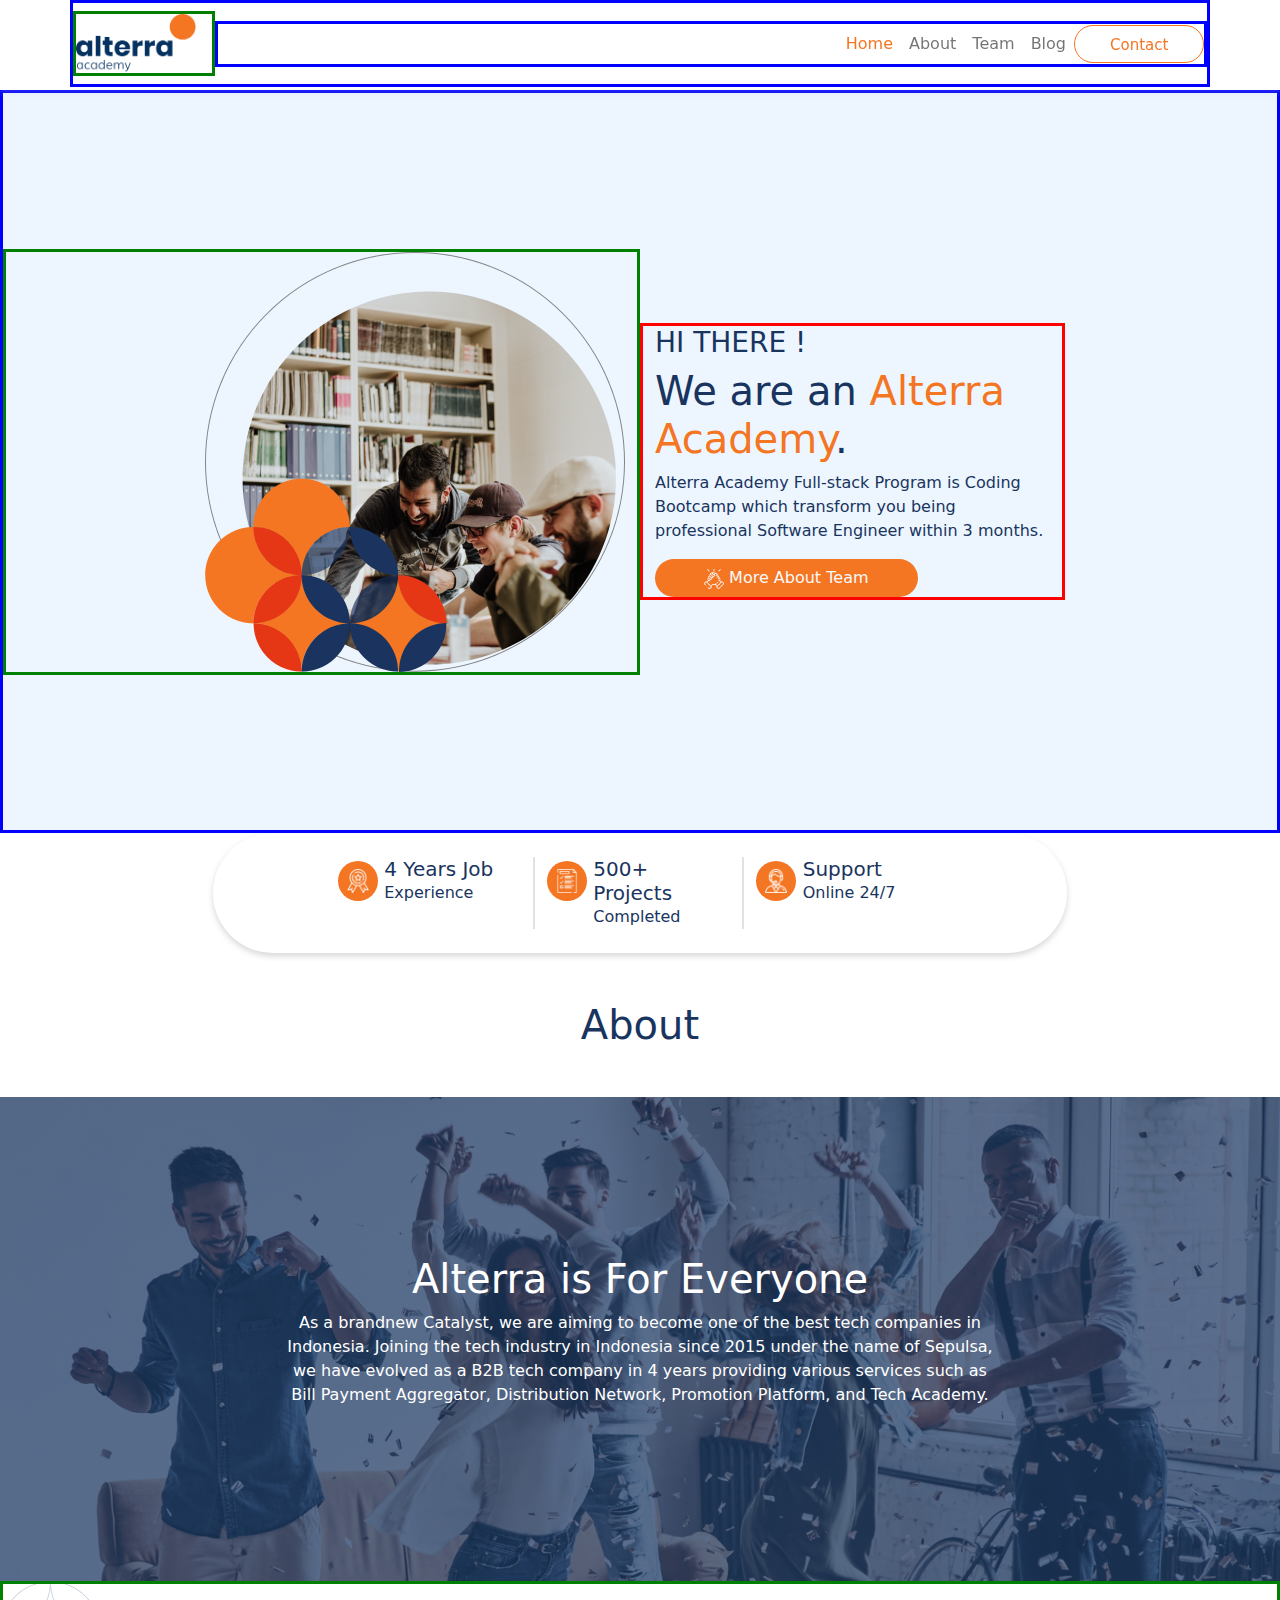
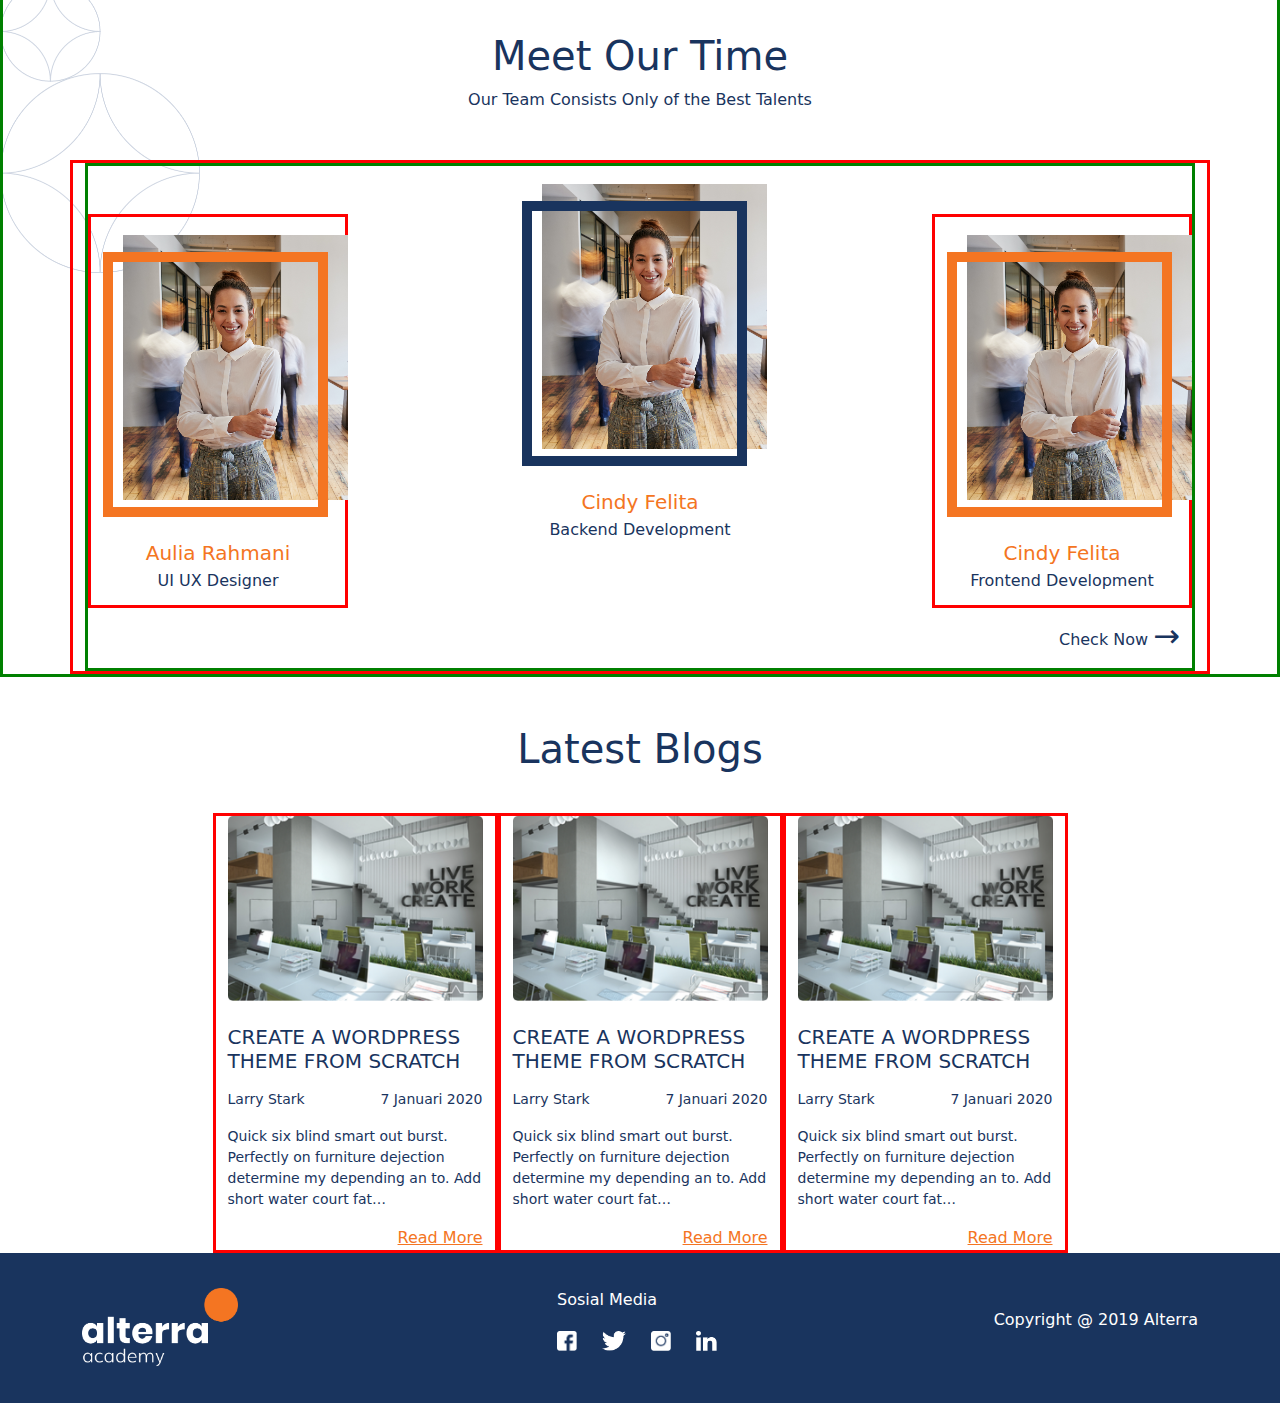
==== index.html @ bc345366 "menambahkan footer" ====
<!DOCTYPE html>
<html lang="en">
  <head>
    <meta charset="UTF-8" />
    <meta http-equiv="X-UA-Compatible" content="IE=edge" />
    <meta name="viewport" content="width=device-width, initial-scale=1.0" />
    <link rel="stylesheet" href="css/homeStyle.css" />
    <link rel="stylesheet" href="css/bootstrap.min.css" />
    <title>Home</title>
  </head>
  <body>
    <!-- awal header dan nav -->
    <header class="fixed-top" style="background-color: #ffffff">
      <nav class="container navbar navbar-expand-lg bb">
        <div class="bh">
          <a class="navbar-brand" href="#">
            <img src="img/logo-ALTA@2x.png" alt="Logo Alterra" height="59.47px" />
          </a>
        </div>

        <button class="navbar-toggler" type="button" data-bs-toggle="collapse" data-bs-target="#navbarNav" aria-controls="navbarNav" aria-expanded="false" aria-label="Toggle navigation">
          <span class="navbar-toggler-icon"></span>
        </button>

        <div class="collapse navbar-collapse col-9 bb" id="navbarNav">
          <ul class="navbar-nav ms-auto">
            <li class="nav-item">
              <a class="nav-link font-orangeAlterra" aria-current="page" href="#">Home</a>
            </li>
            <li class="nav-item">
              <a class="nav-link" href="#">About</a>
            </li>
            <li class="nav-item">
              <a class="nav-link" href="#">Team</a>
            </li>
            <li class="nav-item">
              <a class="nav-link" href="#" tabindex="-1" aria-disabled="true">Blog</a>
            </li>
          </ul>
          <div class="container-button-contact">
            <a class="button-contact font-orangeAlterra" href="contact.html">Contact</a>
          </div>
        </div>
      </nav>
    </header>
    <!-- akhir header dan nav -->

    <!-- awal main -->
    <main>
      <!-- awal jumbotron -->
      <section id="jumbotron" class="container-fluid">
        <div class="big-jumbotron row text align-items-center bb">
          <div class="col-xl-6 text-end bh">
            <img src="img/Group 16136@2x@2x.png" height="420px" alt="Gambar Group" />
          </div>
          <!-- col-lg-9 col-md-10 col-sm-11 col-12 -->
          <div class="col-xl-4 bm">
            <h3 class="fs-3 font-navyAlterra">HI THERE !</h3>
            <h2 class="fs-1 font-navyAlterra">We are an <span class="font-orangeAlterra">Alterra Academy</span>.</h2>
            <p class="fs-6 font-navyAlterra">Alterra Academy Full-stack Program is Coding Bootcamp which transform you being professional Software Engineer within 3 months.</p>
            <a href="#" class="btn rounded-pill bg-orangeAlterra stretched-link fs-6 px-5 text-light"><img src="img/sport-team.png" height="20px" alt="sport team" /> More About Team</a>
          </div>
        </div>
        <div class="row">
          <div class="small-jumbotron container-xl justify-content-center col-xl-8 rounded-pill">
            <div class="row p-4 justify-content-center">
              <div class="col-4 border-end border-2" style="max-width: 209px">
                <div class="row g-0">
                  <div class="col-md-3 pt-1">
                    <div class="bg-orangeAlterra rounded-circle" style="height: 40px; width: 40px">
                      <img class="justify-items-center align-items-center p-2 img-fluid" height="25px" src="img/reward.png" alt="Reward" />
                    </div>
                  </div>
                  <div class="col-md-9">
                    <div class="font-navyAlterra">
                      <h5 class="card-title">4 Years Job</h5>
                      <p class="card-text">Experience</p>
                    </div>
                  </div>
                </div>
              </div>
              <div class="col-4 border-end border-2" style="max-width: 209px">
                <div class="row g-0">
                  <div class="col-md-3 pt-1">
                    <div class="bg-orangeAlterra rounded-circle" style="height: 40px; width: 40px">
                      <img class="justify-items-center align-items-center p-2 img-fluid" height="25px" src="img/project.png" alt="Project" />
                    </div>
                  </div>
                  <div class="col-md-9">
                    <div class="font-navyAlterra">
                      <h5 class="card-title">500+ Projects</h5>
                      <p class="card-text">Completed</p>
                    </div>
                  </div>
                </div>
              </div>
              <div class="col-4" style="max-width: 209px">
                <div class="row g-0">
                  <div class="col-md-3 pt-1">
                    <div class="bg-orangeAlterra rounded-circle" style="height: 40px; width: 40px">
                      <img class="justify-items-center align-items-center p-2 img-fluid" height="25px" src="img/support.png" alt="Support" />
                    </div>
                  </div>
                  <div class="col-md-9">
                    <div class="font-navyAlterra">
                      <h5 class="card-title">Support</h5>
                      <p class="card-text">Online 24/7</p>
                    </div>
                  </div>
                </div>
              </div>
            </div>
          </div>
        </div>
      </section>

      <!-- akhir jumbotron -->

      <!-- awal about -->
      <section id="about">
        <h2 class="fs-1 my-5 text-center font-navyAlterra">About</h2>
        <div class="d-flex align-items-center mx-auto container-fluid main-about" style="height: 484px">
          <div class="row d-flex justify-content-center">
            <div class="col-xl-7 col-lg-9 col-md-10 col-sm-11 col-12">
              <h2 class="fs-1 text-center text-white">Alterra is For Everyone</h2>
              <p class="fs-6 text-center text-white">
                As a brandnew Catalyst, we are aiming to become one of the best tech companies in Indonesia. Joining the tech industry in Indonesia since 2015 under the name of Sepulsa, we have evolved as a B2B tech company in 4 years
                providing various services such as Bill Payment Aggregator, Distribution Network, Promotion Platform, and Tech Academy.
              </p>
            </div>
          </div>
        </div>
      </section>
      <!-- akhir about -->

      <!-- awal meet-our-team -->
      <section id="meet-our-team">
        <div class="bh">
          <h2 class="fs-1 mt-5 text-center font-navyAlterra">Meet Our Time</h2>
          <p class="mb-5 text-center font-navyAlterra">Our Team Consists Only of the Best Talents</p>
          <div class="d-flex justify-content-center container bm">
            <div class="bh col-xl-12 col-lg-10 col-md-9 col-sm-11 col-10 d-flex justify-content-xl-between row justify-content-md-around justify-content-sm-around">
              <div style="width: 260px" class="mt-5 bm">
                <div class="background-frame d-flex align-items-end">
                  <div class="frame"></div>
                </div>
                <h5 class="text-center mt-4 font-orangeAlterra">Aulia Rahmani</h5>
                <p class="text-center lh-1 font-navyAlterra">UI UX Designer</p>
              </div>

              <div style="width: 260px" class="">
                <div class="background-frame d-flex align-items-end">
                  <div class="frame-navy"></div>
                </div>
                <h5 class="text-center mt-4 font-orangeAlterra">Cindy Felita</h5>
                <p class="text-center lh-1 font-navyAlterra">Backend Development</p>
              </div>

              <div style="width: 260px" class="mt-5 bm">
                <div class="background-frame d-flex align-items-end">
                  <div class="frame"></div>
                </div>
                <h5 class="text-center mt-4 font-orangeAlterra">Cindy Felita</h5>
                <p class="text-center lh-1 font-navyAlterra">Frontend Development</p>
              </div>

              <a href="#" class="text-end mt-1 font-navyAlterra" style="text-decoration: none">Check Now <span class="fs-2">&rarr;</span></a>
            </div>
          </div>
        </div>
      </section>
      <!-- akhir meet our time-->

      <!-- awal latest blogs -->
      <section id="latest-blogs">
        <h2 class="fs-1 mt-5 mb-3 text-center font-navyAlterra">Latest Blogs</h2>

        <div class="d-flex justify-content-center">
          <div class="col-xl-9 col-lg-11 col-md-9 col-sm-8 col-12 d-flex justify-content-center row">
            <div style="width: 285px" class="mt-4 col-4 bm">
              <img src="img/img_article.jpg" class="card-img-top" alt="Image Article" />
              <div class="text-start font-navyAlterra">
                <h5 style="width: 250px" class="mt-4 mb-3 card-title justify-content-start">CREATE A WORDPRESS THEME FROM SCRATCH</h5>
                <div class="d-flex justify-content-between" style="font-size: 14px">
                  <p class="card-link">Larry Stark</p>
                  <p class="card-link">7 Januari 2020</p>
                </div>
                <p style="font-size: 14px; width: 270px">Quick six blind smart out burst. Perfectly on furniture dejection determine my depending an to. Add short water court fat…</p>
              </div>
              <div class="d-flex justify-content-end">
                <a href="#" class="font-orangeAlterra">Read More</a>
              </div>
            </div>

            <div style="width: 285px" class="mt-4 col-4 bm">
              <img src="img/img_article.jpg" class="card-img-top" alt="Image Article" />
              <div class="text-start font-navyAlterra">
                <h5 style="width: 250px" class="mt-4 mb-3 card-title justify-content-start">CREATE A WORDPRESS THEME FROM SCRATCH</h5>
                <div class="d-flex justify-content-between" style="font-size: 14px">
                  <p class="card-link">Larry Stark</p>
                  <p class="card-link">7 Januari 2020</p>
                </div>
                <p style="font-size: 14px; width: 270px">Quick six blind smart out burst. Perfectly on furniture dejection determine my depending an to. Add short water court fat…</p>
              </div>
              <div class="d-flex justify-content-end">
                <a href="#" class="font-orangeAlterra">Read More</a>
              </div>
            </div>

            <div style="width: 285px" class="mt-4 col-4 bm">
              <img src="img/img_article.jpg" class="card-img-top" alt="Image Article" />
              <div class="text-start font-navyAlterra">
                <h5 style="width: 250px" class="mt-4 mb-3 card-title justify-content-start">CREATE A WORDPRESS THEME FROM SCRATCH</h5>
                <div class="d-flex justify-content-between" style="font-size: 14px">
                  <p class="card-link">Larry Stark</p>
                  <p class="card-link">7 Januari 2020</p>
                </div>
                <p style="font-size: 14px; width: 270px">Quick six blind smart out burst. Perfectly on furniture dejection determine my depending an to. Add short water court fat…</p>
              </div>
              <div class="d-flex justify-content-end">
                <a href="#" class="font-orangeAlterra">Read More</a>
              </div>
            </div>
          </div>
        </div>
      </section>
      <!-- akhir latest blogs -->
    </main>
    <!-- akhir main -->

    <!-- awal footer -->
    <footer>
      <div class="container-fluid">
        <div class="container">
          <div class="row">
            <div class="col-sm-5">
              <a href=""><img src="img/logo-ALTA-v2@2x.png" alt="" height="80px" /></a>
            </div>
            <div class="col-sm-4" id="sosmed">
              <p>Sosial Media</p>
              <a href=""><img src="img/ic_fb.png" alt="" height="20px" /></a>
              <a href=""><img src="img/ic_twitter.png" alt="" height="20px" /></a>
              <a href=""><img src="img/ic_ig.png" alt="" height="20px" /></a>
              <a href=""><img src="img/ic_linkedin.png" alt="" height="20px" /></a>
            </div>
            <div class="col-sm-3" id="copy">
              <p>Copyright @ 2019 Alterra</p>
            </div>
          </div>
        </div>
      </div>
    </footer>
    <!-- akhir footer -->
    <script src="js/bootstrap.min.js"></script>
  </body>
</html>
---- css/homeStyle.css ----
/* tools color --------------------------*/
.bg-orangeAlterra {
  background-color: #f47522 !important;
}

.bg-navyAlterra {
  background-color: #19345e !important;
}

.font-orangeAlterra {
  color: #f47522 !important;
}

.font-navyAlterra {
  color: #19345e !important;
}
/* tools color --------------------------*/

/* awal header ============================*/
header {
  height: 90px;
  box-shadow: 0px 3px 6px #c1c3c736;
}

header nav a {
  font-size: 15px;
}

.container-button-contact {
  border: 1px solid #f47522;
  width: 130px;
  height: 38px;
  border-radius: 50px;
}

.button-contact {
  text-decoration: none;
  line-height: 38px;
  margin-left: 35px;
}
/* akhir header -------------------------*/

/* awal main================================*/

/* awal jumbotron============================ */
#jumbotron .big-jumbotron {
  height: 743px;
  margin-top: 90px;
  background-color: #edf6ff;
}

#jumbotron .small-jumbotron {
  box-shadow: 0px 3px 6px #00000029;
}
/* akhir jumbotron--------------------------- */

/*awal about ============================ */
#about .main-about {
  /* background-color: ; */
  background: linear-gradient(rgba(25, 52, 94, 0.7), rgba(25, 52, 94, 0.7)), url(../img/bg-people@2x.png);
  background-size: cover;
  background-position: center;
}
/* akhir about ------------------------------ */

/* awal meet our team========================= */
#meet-our-team {
  background-image: url(../img/ornament_batik2.png);
  background-repeat: no-repeat;
}

.background-frame {
  background-image: url(../img/shutterstock_796346011@2x2.png);
  background-repeat: no-repeat;
  background-position: 20px, -20px;
  height: 300px;
  width: 260px;
}

.frame {
  height: 265px;
  width: 225px;
  border: 10px solid #f47522;
}

.frame-navy {
  height: 265px;
  width: 225px;
  border: 10px solid #19345e;
}

#meet-our-team a span {
  display: inline-block;
  vertical-align: middle;
  padding-bottom: 8px;
}

/* akhir meet our team -----------------------------*/

footer {
  height: 100px;
}

.bm {
  border: solid red;
}

.bb {
  border: solid blue;
}
.bh {
  border: solid green;
}

/* akhir main-------------------------------- */

/* awal footer ========================= */
footer .container-fluid {
  height: 150px;
  background-color: rgb(25, 52, 94);
  color: white;
  display: grid;
  align-content: center;
}

#copy {
  display: grid;
  justify-content: right;
  align-items: center;
}

#sosmed img {
  margin-right: 20px;
}
/* akhir footer --------------------------- */
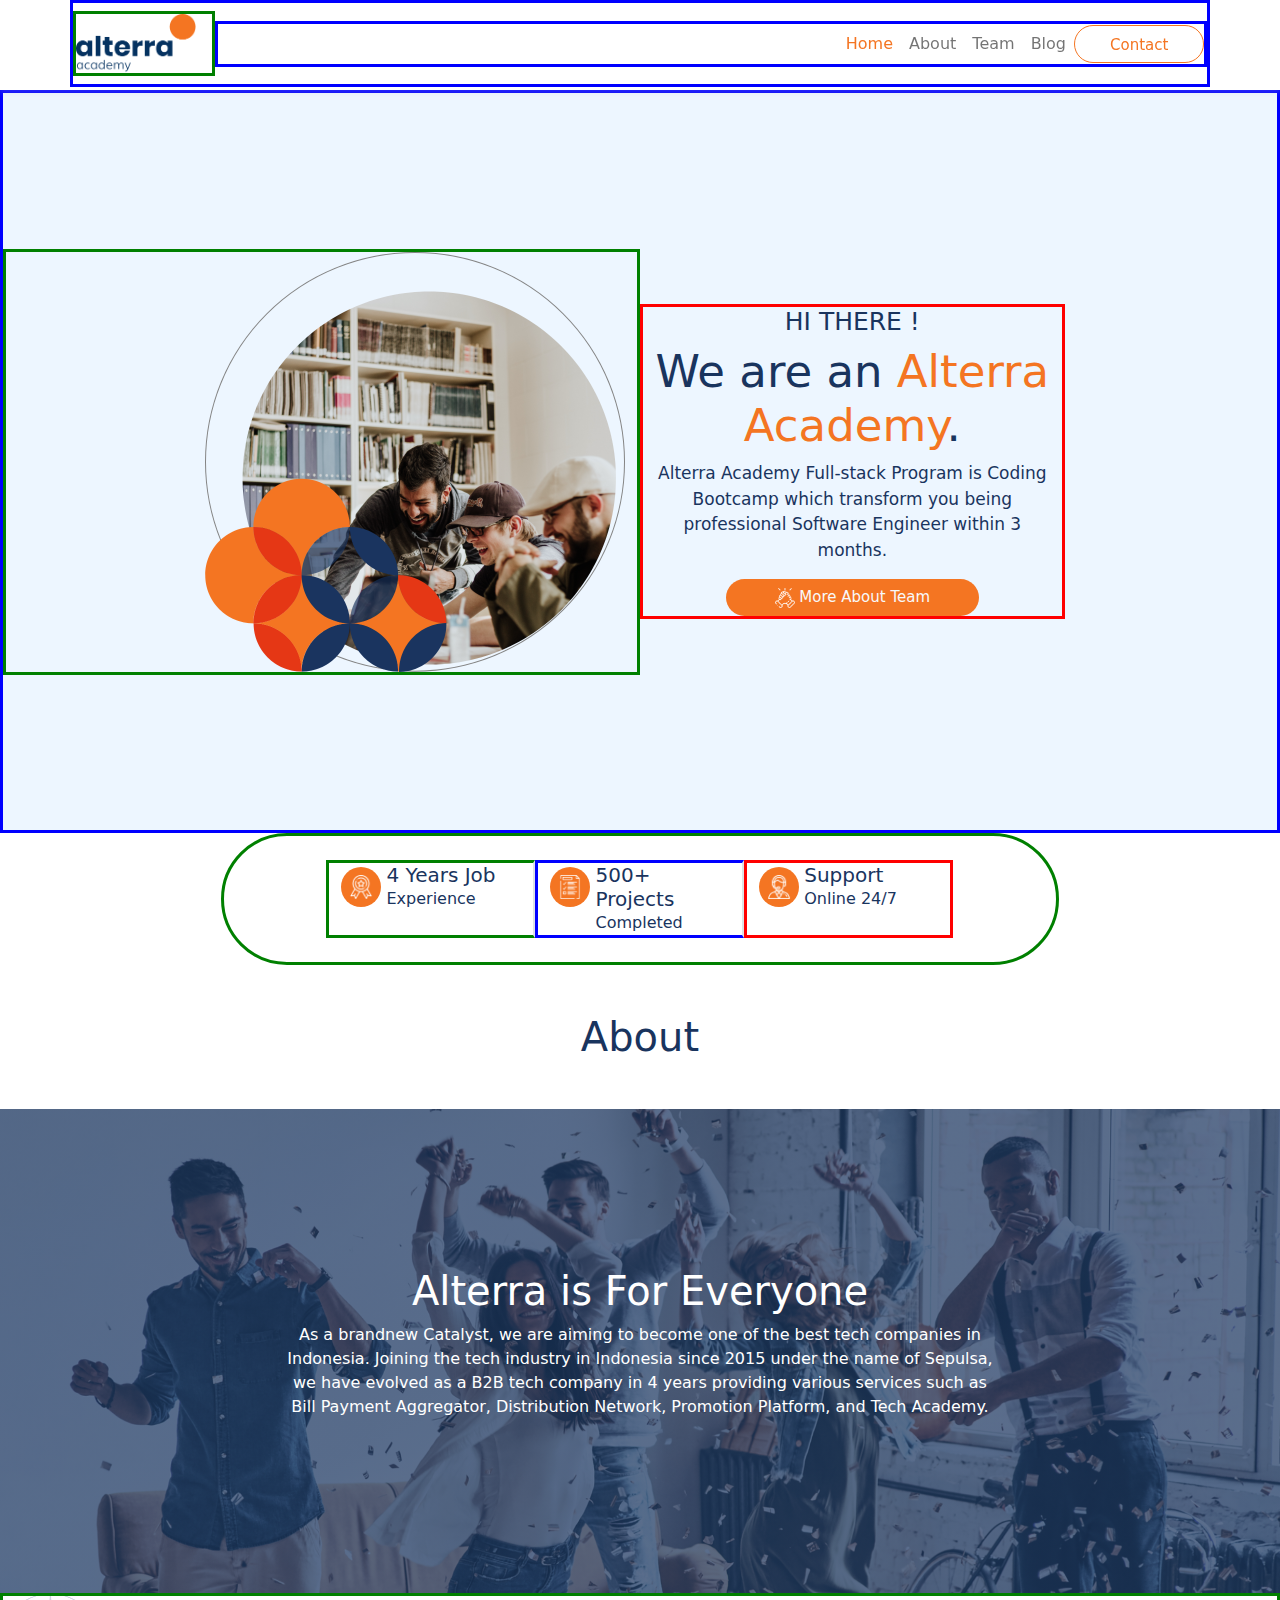
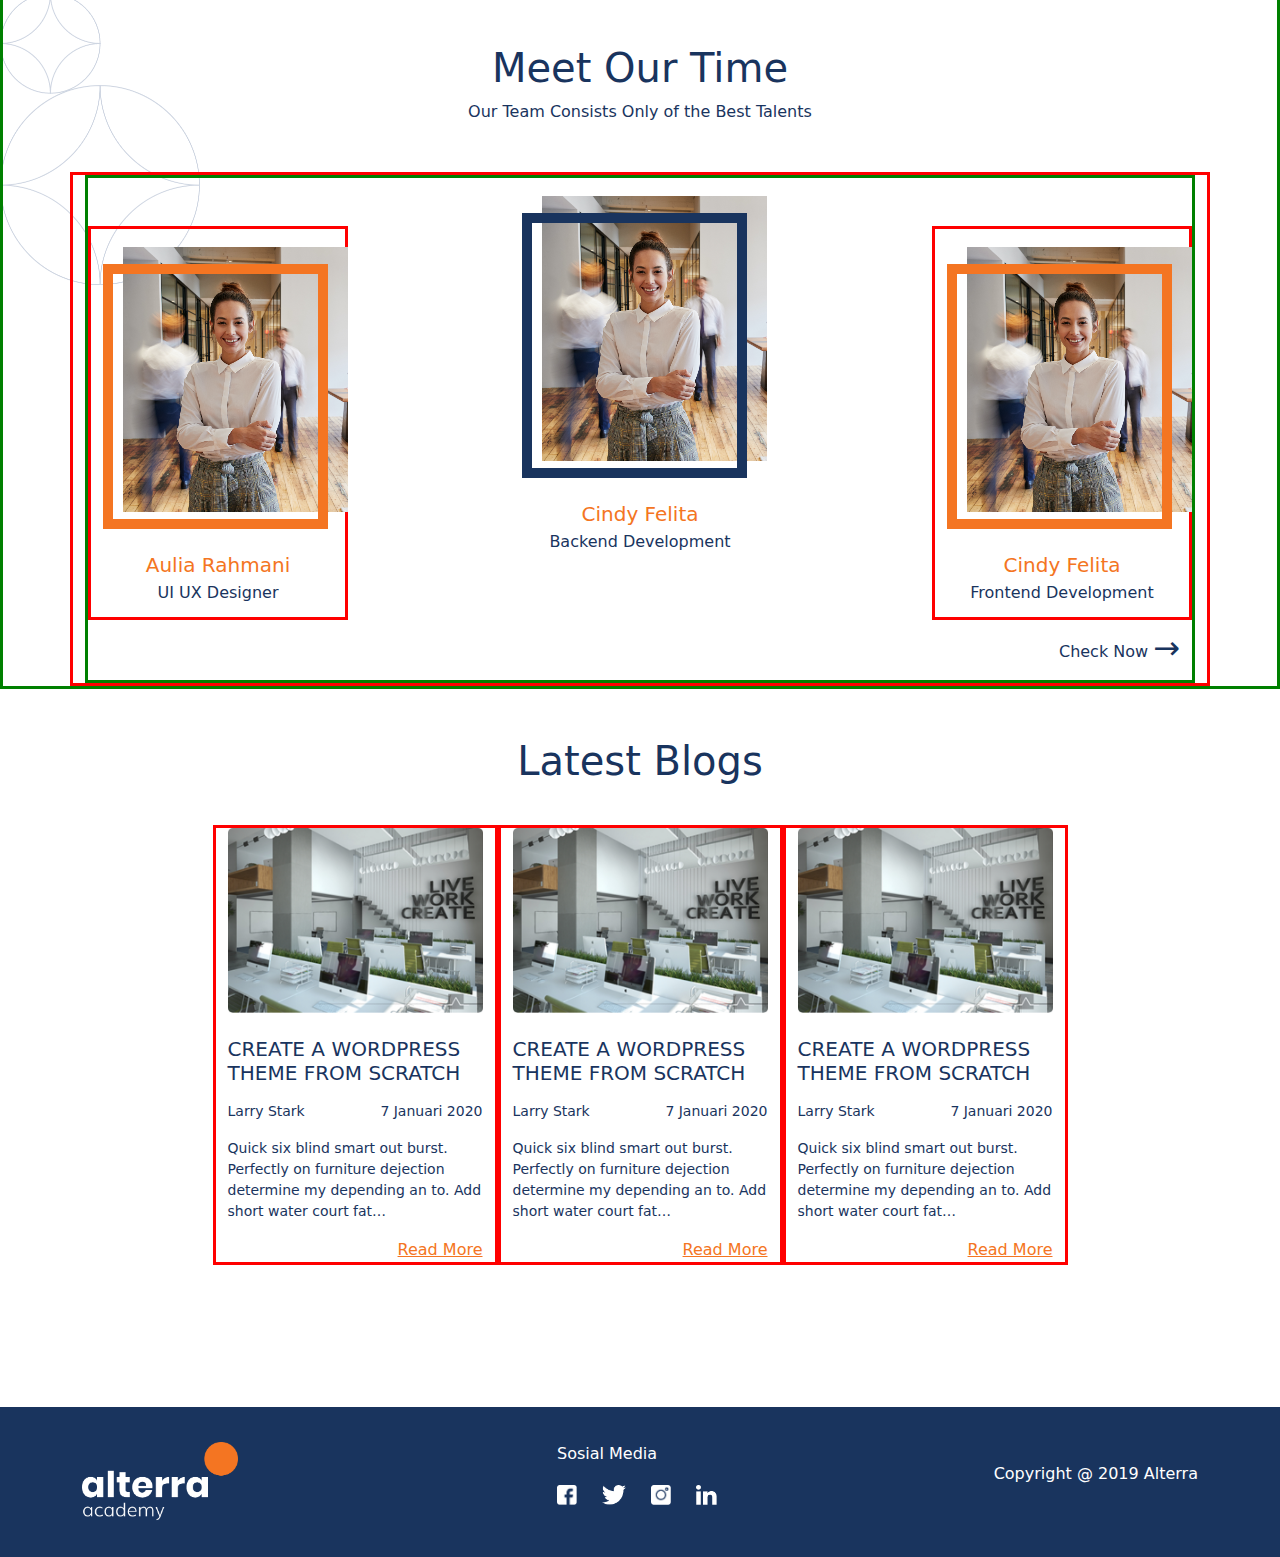
==== commit 6fc34b34: "update tampilan responsive jumbotron" ====
--- a/index.html
+++ b/index.html
@@ -50,21 +50,21 @@
       <!-- awal jumbotron -->
       <section id="jumbotron" class="container-fluid">
         <div class="big-jumbotron row text align-items-center bb">
-          <div class="col-xl-6 text-end bh">
+          <div class="col-xl-6 col-lg-6 col-md-12 col-sm-12 text-sm-center text-md-center text-lg-end bh">
             <img src="img/Group 16136@2x@2x.png" height="420px" alt="Gambar Group" />
           </div>
-          <!-- col-lg-9 col-md-10 col-sm-11 col-12 -->
-          <div class="col-xl-4 bm">
-            <h3 class="fs-3 font-navyAlterra">HI THERE !</h3>
-            <h2 class="fs-1 font-navyAlterra">We are an <span class="font-orangeAlterra">Alterra Academy</span>.</h2>
-            <p class="fs-6 font-navyAlterra">Alterra Academy Full-stack Program is Coding Bootcamp which transform you being professional Software Engineer within 3 months.</p>
-            <a href="#" class="btn rounded-pill bg-orangeAlterra stretched-link fs-6 px-5 text-light"><img src="img/sport-team.png" height="20px" alt="sport team" /> More About Team</a>
-          </div>
-        </div>
-        <div class="row">
-          <div class="small-jumbotron container-xl justify-content-center col-xl-8 rounded-pill">
+          <div class="col-xl-4 col-lg-5 col-md-12 text-md-center bm">
+            <h3 class="font-navyAlterra">HI THERE !</h3>
+            <h2 class="font-navyAlterra">We are an <span class="font-orangeAlterra">Alterra Academy</span>.</h2>
+            <p class="font-navyAlterra px-md-5 px-lg-0">Alterra Academy Full-stack Program is Coding Bootcamp which transform you being professional Software Engineer within 3 months.</p>
+            <a href="#" class="btn rounded-pill bg-orangeAlterra stretched-link px-5 text-light"><img src="img/sport-team.png" height="20px" alt="sport team" /> More About Team</a>
+          </div>
+        </div>
+
+        <div>
+          <div class="small-jumbotron container-xl justify-content-center col-xl-8 rounded-pill bh">
             <div class="row p-4 justify-content-center">
-              <div class="col-4 border-end border-2" style="max-width: 209px">
+              <div class="col-4 bh border-end border-2" style="max-width: 209px">
                 <div class="row g-0">
                   <div class="col-md-3 pt-1">
                     <div class="bg-orangeAlterra rounded-circle" style="height: 40px; width: 40px">
@@ -79,7 +79,7 @@
                   </div>
                 </div>
               </div>
-              <div class="col-4 border-end border-2" style="max-width: 209px">
+              <div class="col-4 border-end border-2 bb" style="max-width: 209px">
                 <div class="row g-0">
                   <div class="col-md-3 pt-1">
                     <div class="bg-orangeAlterra rounded-circle" style="height: 40px; width: 40px">
@@ -94,7 +94,7 @@
                   </div>
                 </div>
               </div>
-              <div class="col-4" style="max-width: 209px">
+              <div class="col-4 bm" style="max-width: 209px">
                 <div class="row g-0">
                   <div class="col-md-3 pt-1">
                     <div class="bg-orangeAlterra rounded-circle" style="height: 40px; width: 40px">
@@ -172,7 +172,7 @@
       <!-- akhir meet our time-->
 
       <!-- awal latest blogs -->
-      <section id="latest-blogs">
+      <section id="latest-blogs" style="margin-bottom: 142px">
         <h2 class="fs-1 mt-5 mb-3 text-center font-navyAlterra">Latest Blogs</h2>
 
         <div class="d-flex justify-content-center">
--- a/css/homeStyle.css
+++ b/css/homeStyle.css
@@ -49,7 +49,22 @@
   background-color: #edf6ff;
 }
 
-#jumbotron .small-jumbotron {
+#jumbotron .big-jumbotron h3 {
+  font-size: 25px;
+}
+
+#jumbotron .big-jumbotron h2 {
+  font-size: 45px;
+}
+
+#jumbotron .big-jumbotron p {
+  font-size: 17px;
+}
+
+#jumbotron .big-jumbotron a {
+  font-size: 15px;
+}
+*/ #jumbotron .small-jumbotron {
   box-shadow: 0px 3px 6px #00000029;
 }
 /* akhir jumbotron--------------------------- */
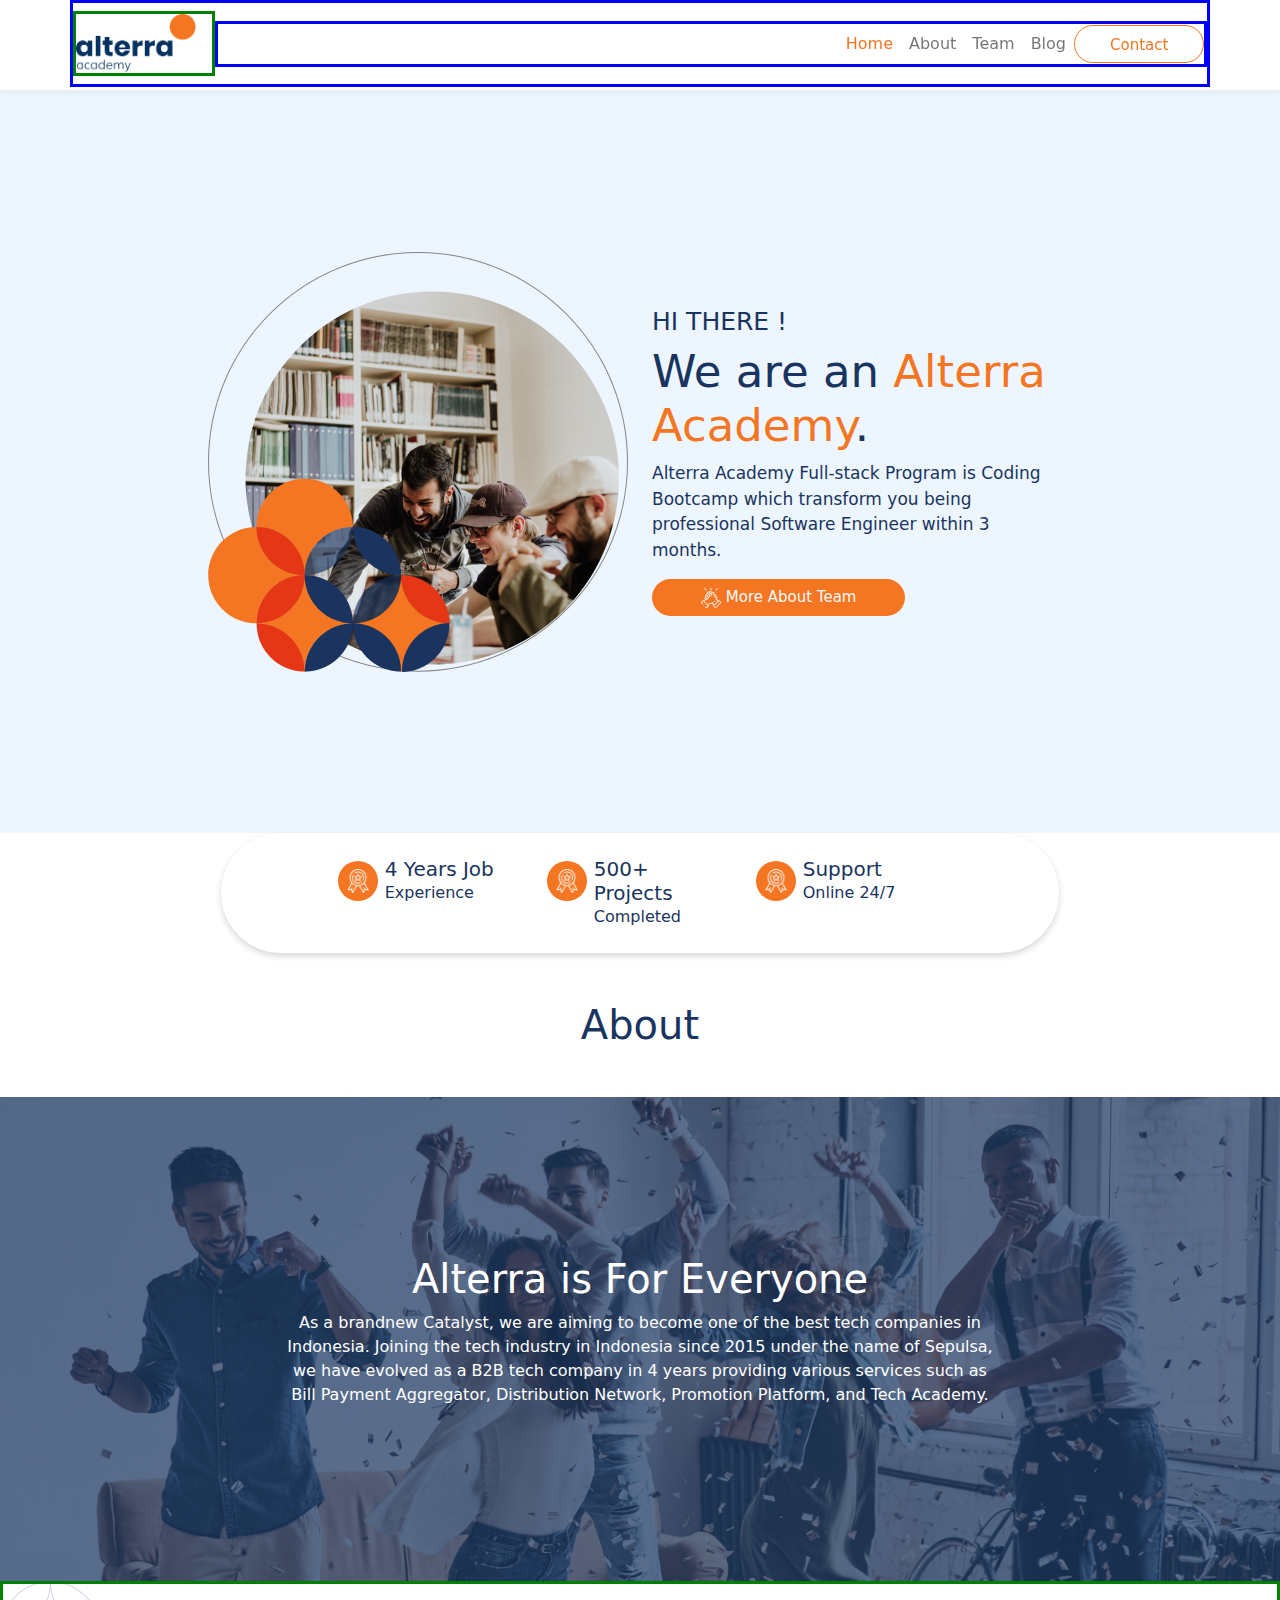
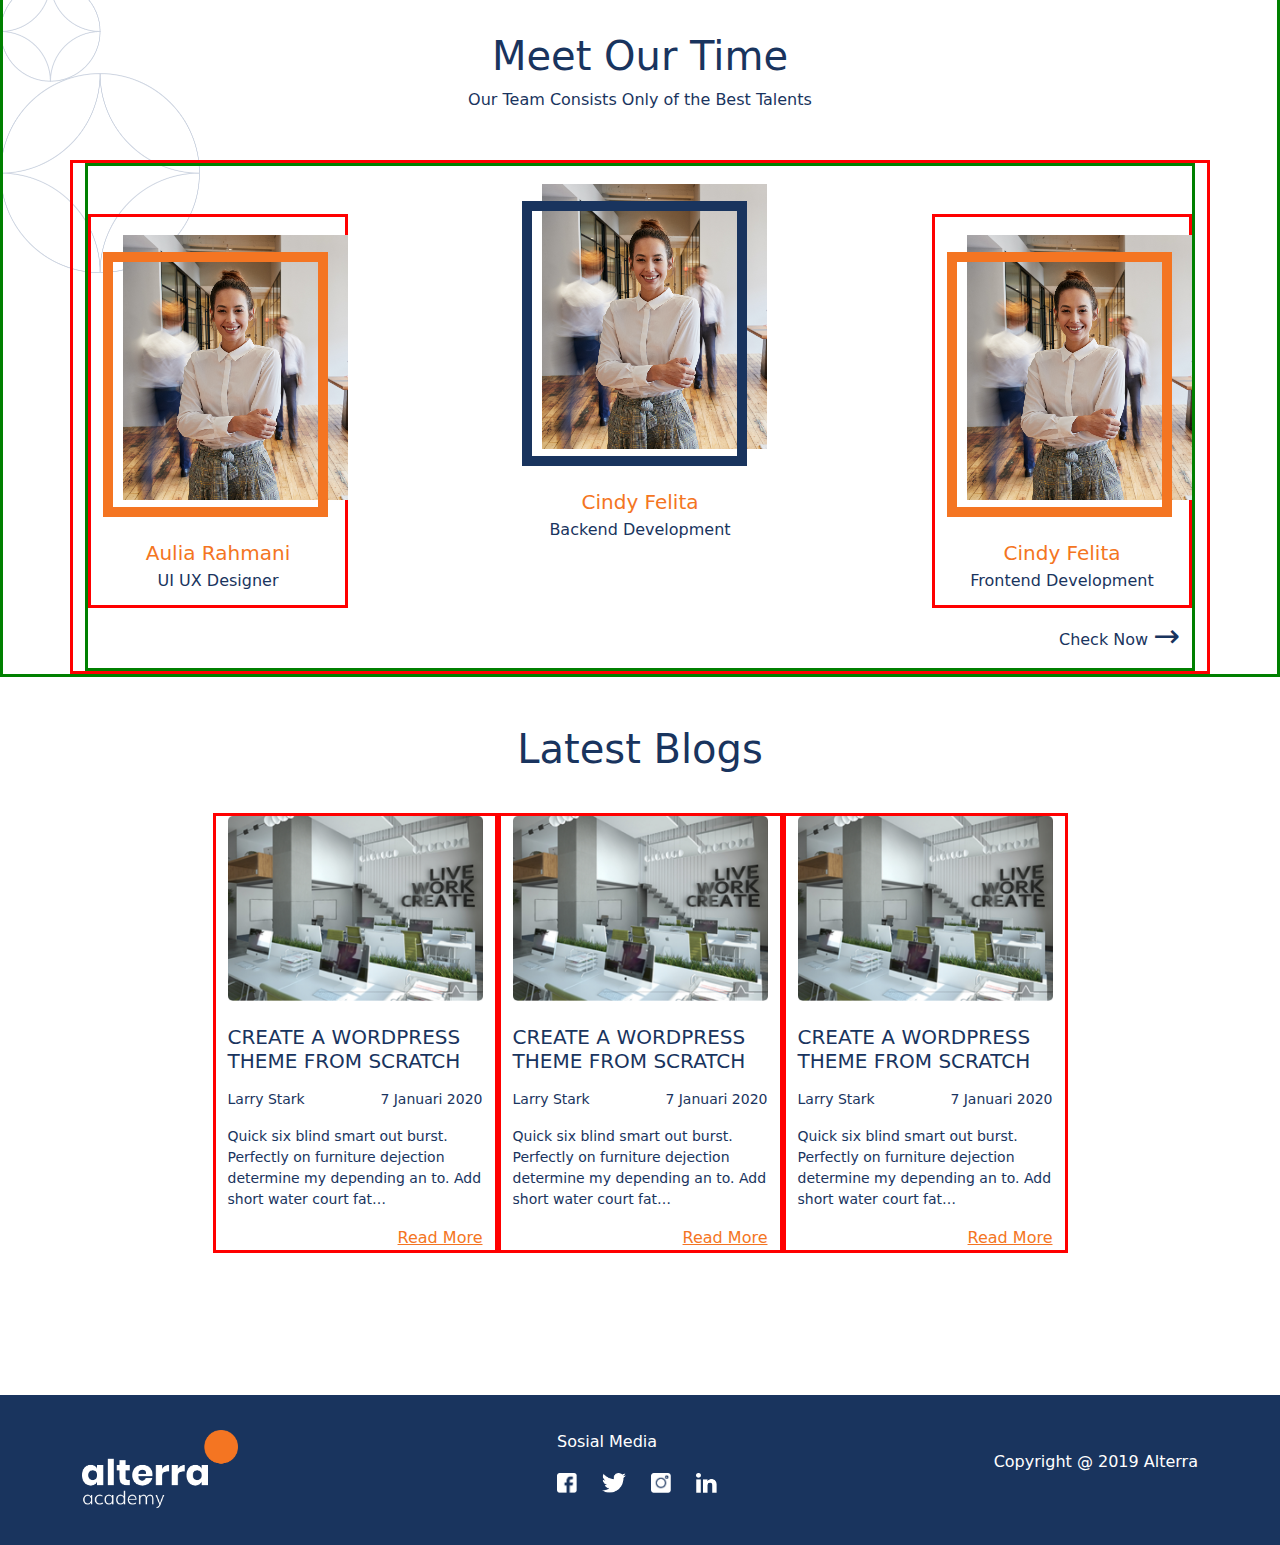
==== commit ec21c773: "update tampilan responsive jumbotron" ====
--- a/index.html
+++ b/index.html
@@ -49,11 +49,11 @@
     <main>
       <!-- awal jumbotron -->
       <section id="jumbotron" class="container-fluid">
-        <div class="big-jumbotron row text align-items-center bb">
-          <div class="col-xl-6 col-lg-6 col-md-12 col-sm-12 text-sm-center text-md-center text-lg-end bh">
-            <img src="img/Group 16136@2x@2x.png" height="420px" alt="Gambar Group" />
-          </div>
-          <div class="col-xl-4 col-lg-5 col-md-12 text-md-center bm">
+        <div class="big-jumbotron row text align-items-center">
+          <div class="col-xl-6 col-lg-6 col-md-12 col-sm-12 col-12 text-lg-end text-md-center text-sm-center text-center">
+            <img class="img-responsive" src="img/Group 16136@2x@2x.png" height="420px" alt="Gambar Group" />
+          </div>
+          <div class="col-xl-4 col-lg-5 col-md-12 text-lg-start text-center">
             <h3 class="font-navyAlterra">HI THERE !</h3>
             <h2 class="font-navyAlterra">We are an <span class="font-orangeAlterra">Alterra Academy</span>.</h2>
             <p class="font-navyAlterra px-md-5 px-lg-0">Alterra Academy Full-stack Program is Coding Bootcamp which transform you being professional Software Engineer within 3 months.</p>
@@ -62,31 +62,31 @@
         </div>
 
         <div>
-          <div class="small-jumbotron container-xl justify-content-center col-xl-8 rounded-pill bh">
-            <div class="row p-4 justify-content-center">
-              <div class="col-4 bh border-end border-2" style="max-width: 209px">
-                <div class="row g-0">
-                  <div class="col-md-3 pt-1">
+          <div class="small-jumbotron container-xl justify-content-center col-xl-8 col-lg-9 col-md-11 col-sm-12 rounded-pill">
+            <div class="row p-4 justify-content-evenly justify-content-md-center">
+              <div class="col-sm-12 col-md-4" style="max-width: 209px">
+                <div class="row g-0 justify-content-between border-right">
+                  <div class="col-3 pt-1">
                     <div class="bg-orangeAlterra rounded-circle" style="height: 40px; width: 40px">
                       <img class="justify-items-center align-items-center p-2 img-fluid" height="25px" src="img/reward.png" alt="Reward" />
                     </div>
                   </div>
-                  <div class="col-md-9">
+                  <div class="col-9">
                     <div class="font-navyAlterra">
-                      <h5 class="card-title">4 Years Job</h5>
+                      <h5 class="card-title" style="width: 140px">4 Years Job</h5>
                       <p class="card-text">Experience</p>
                     </div>
                   </div>
                 </div>
               </div>
-              <div class="col-4 border-end border-2 bb" style="max-width: 209px">
-                <div class="row g-0">
-                  <div class="col-md-3 pt-1">
+              <div class="col-sm-12 col-md-4" style="max-width: 209px">
+                <div class="row g-0 justify-content-between">
+                  <div class="col-3 pt-1">
                     <div class="bg-orangeAlterra rounded-circle" style="height: 40px; width: 40px">
-                      <img class="justify-items-center align-items-center p-2 img-fluid" height="25px" src="img/project.png" alt="Project" />
-                    </div>
-                  </div>
-                  <div class="col-md-9">
+                      <img class="justify-items-center align-items-center p-2 img-fluid" height="25px" src="img/reward.png" alt="Reward" />
+                    </div>
+                  </div>
+                  <div class="col-9">
                     <div class="font-navyAlterra">
                       <h5 class="card-title">500+ Projects</h5>
                       <p class="card-text">Completed</p>
@@ -94,16 +94,16 @@
                   </div>
                 </div>
               </div>
-              <div class="col-4 bm" style="max-width: 209px">
-                <div class="row g-0">
-                  <div class="col-md-3 pt-1">
+              <div class="col-sm-12 col-md-4" style="max-width: 209px">
+                <div class="row g-0 justify-content-between border-left">
+                  <div class="col-3 pt-1">
                     <div class="bg-orangeAlterra rounded-circle" style="height: 40px; width: 40px">
-                      <img class="justify-items-center align-items-center p-2 img-fluid" height="25px" src="img/support.png" alt="Support" />
-                    </div>
-                  </div>
-                  <div class="col-md-9">
+                      <img class="justify-items-center align-items-center p-2 img-fluid" height="25px" src="img/reward.png" alt="Reward" />
+                    </div>
+                  </div>
+                  <div class="col-9">
                     <div class="font-navyAlterra">
-                      <h5 class="card-title">Support</h5>
+                      <h5 class="card-title" style="width: 140px">Support</h5>
                       <p class="card-text">Online 24/7</p>
                     </div>
                   </div>
--- a/css/homeStyle.css
+++ b/css/homeStyle.css
@@ -64,7 +64,8 @@
 #jumbotron .big-jumbotron a {
   font-size: 15px;
 }
-*/ #jumbotron .small-jumbotron {
+
+#jumbotron .small-jumbotron {
   box-shadow: 0px 3px 6px #00000029;
 }
 /* akhir jumbotron--------------------------- */
@@ -148,3 +149,58 @@
   margin-right: 20px;
 }
 /* akhir footer --------------------------- */
+
+/* =================medai query ============= */
+/* @media only screen and (min-width: 768px) {
+  .border-right {
+    border-right: solid gray !important;
+  }
+
+  .border-left {
+    border-left: solid gray !important;
+  }
+} */
+
+@media only screen and (max-width: 767px) {
+  #jumbotron .small-jumbotron {
+    border-radius: 20px !important;
+  }
+}
+
+@media only screen and (max-width: 450px) {
+  #jumbotron .big-jumbotron .img-responsive {
+    width: 300px;
+    height: 300px;
+    margin-top: -50px;
+  }
+
+  #jumbotron .big-jumbotron h3 {
+    font-size: 20px;
+    margin-top: -150px;
+  }
+
+  #jumbotron .big-jumbotron h2 {
+    font-size: 30px;
+  }
+}
+
+@media only screen and (max-width: 350px) {
+  #jumbotron .big-jumbotron .img-responsive {
+    width: 220px;
+    height: 220px;
+    margin-top: -150px;
+  }
+
+  #jumbotron .big-jumbotron h3 {
+    margin-top: -300px;
+    font-size: 17px;
+  }
+
+  #jumbotron .big-jumbotron h2 {
+    font-size: 25px;
+  }
+
+  #jumbotron .big-jumbotron p {
+    font-size: 15px;
+  }
+}
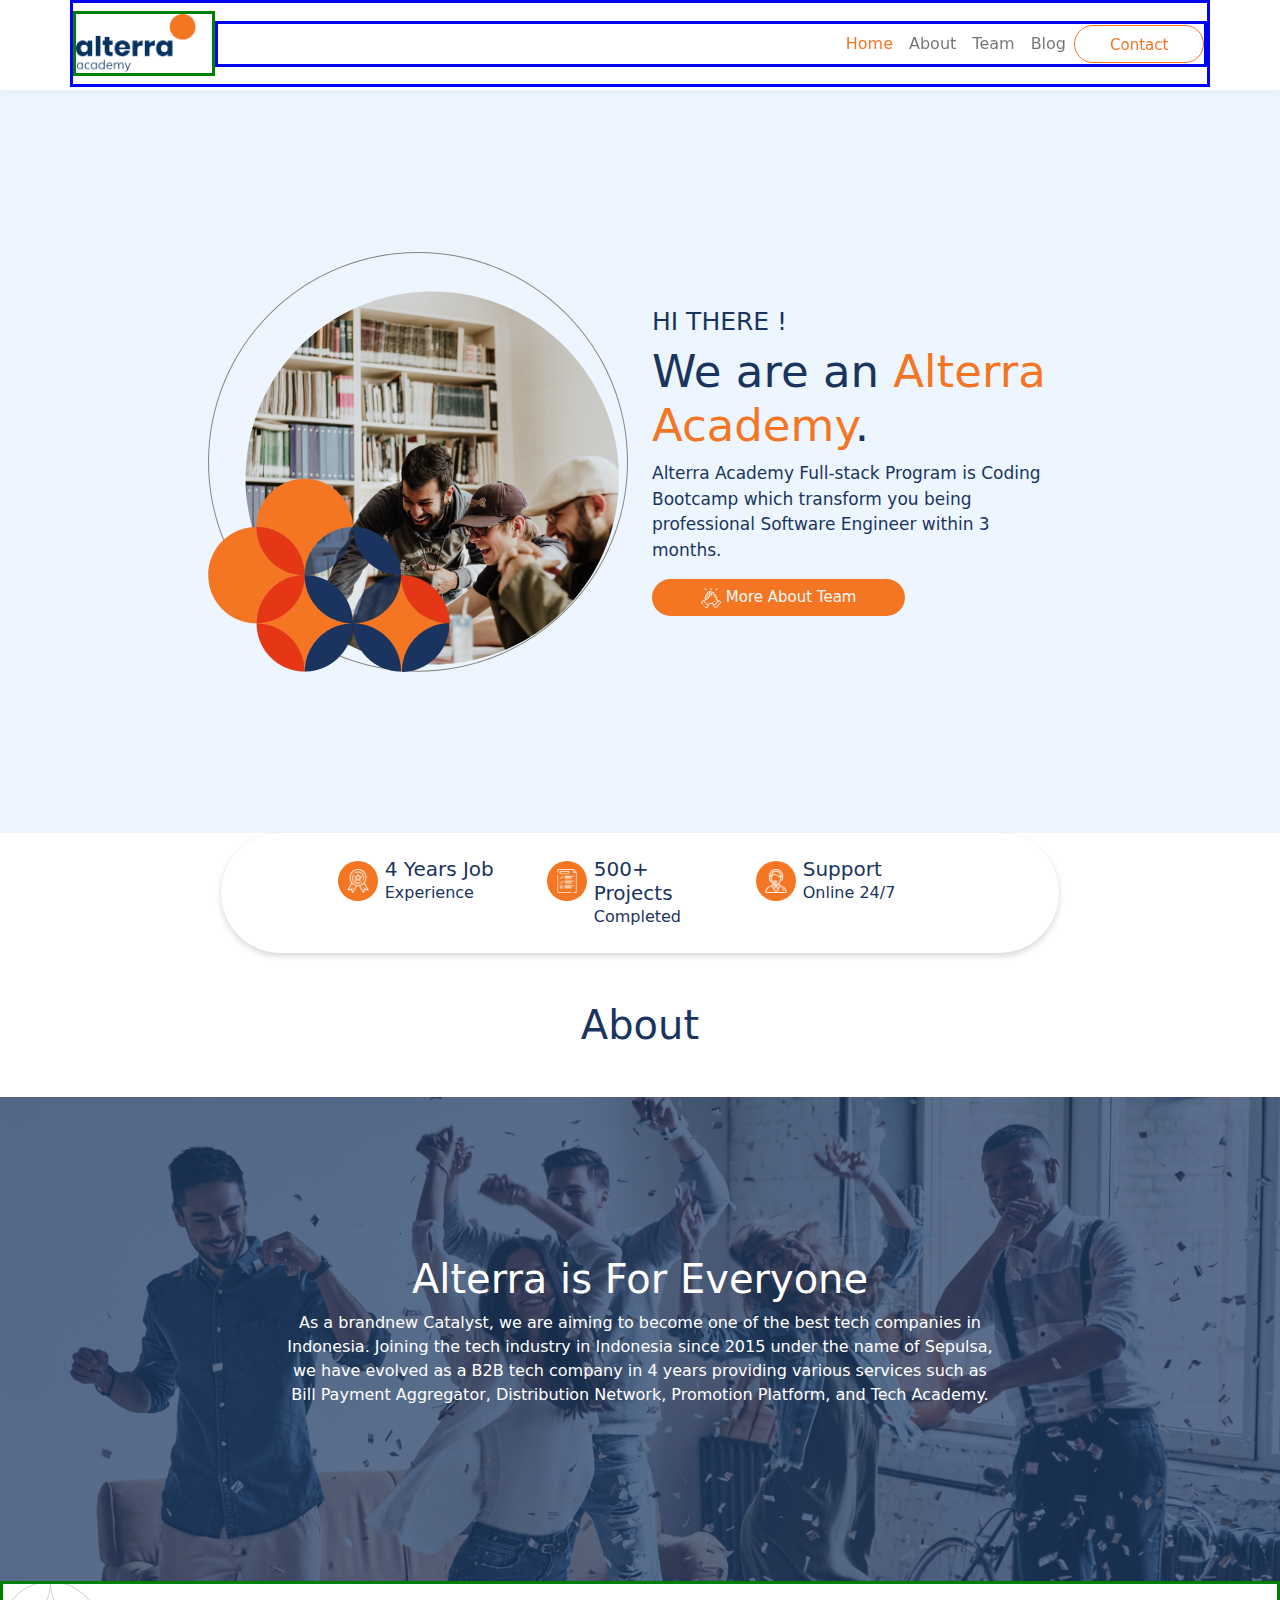
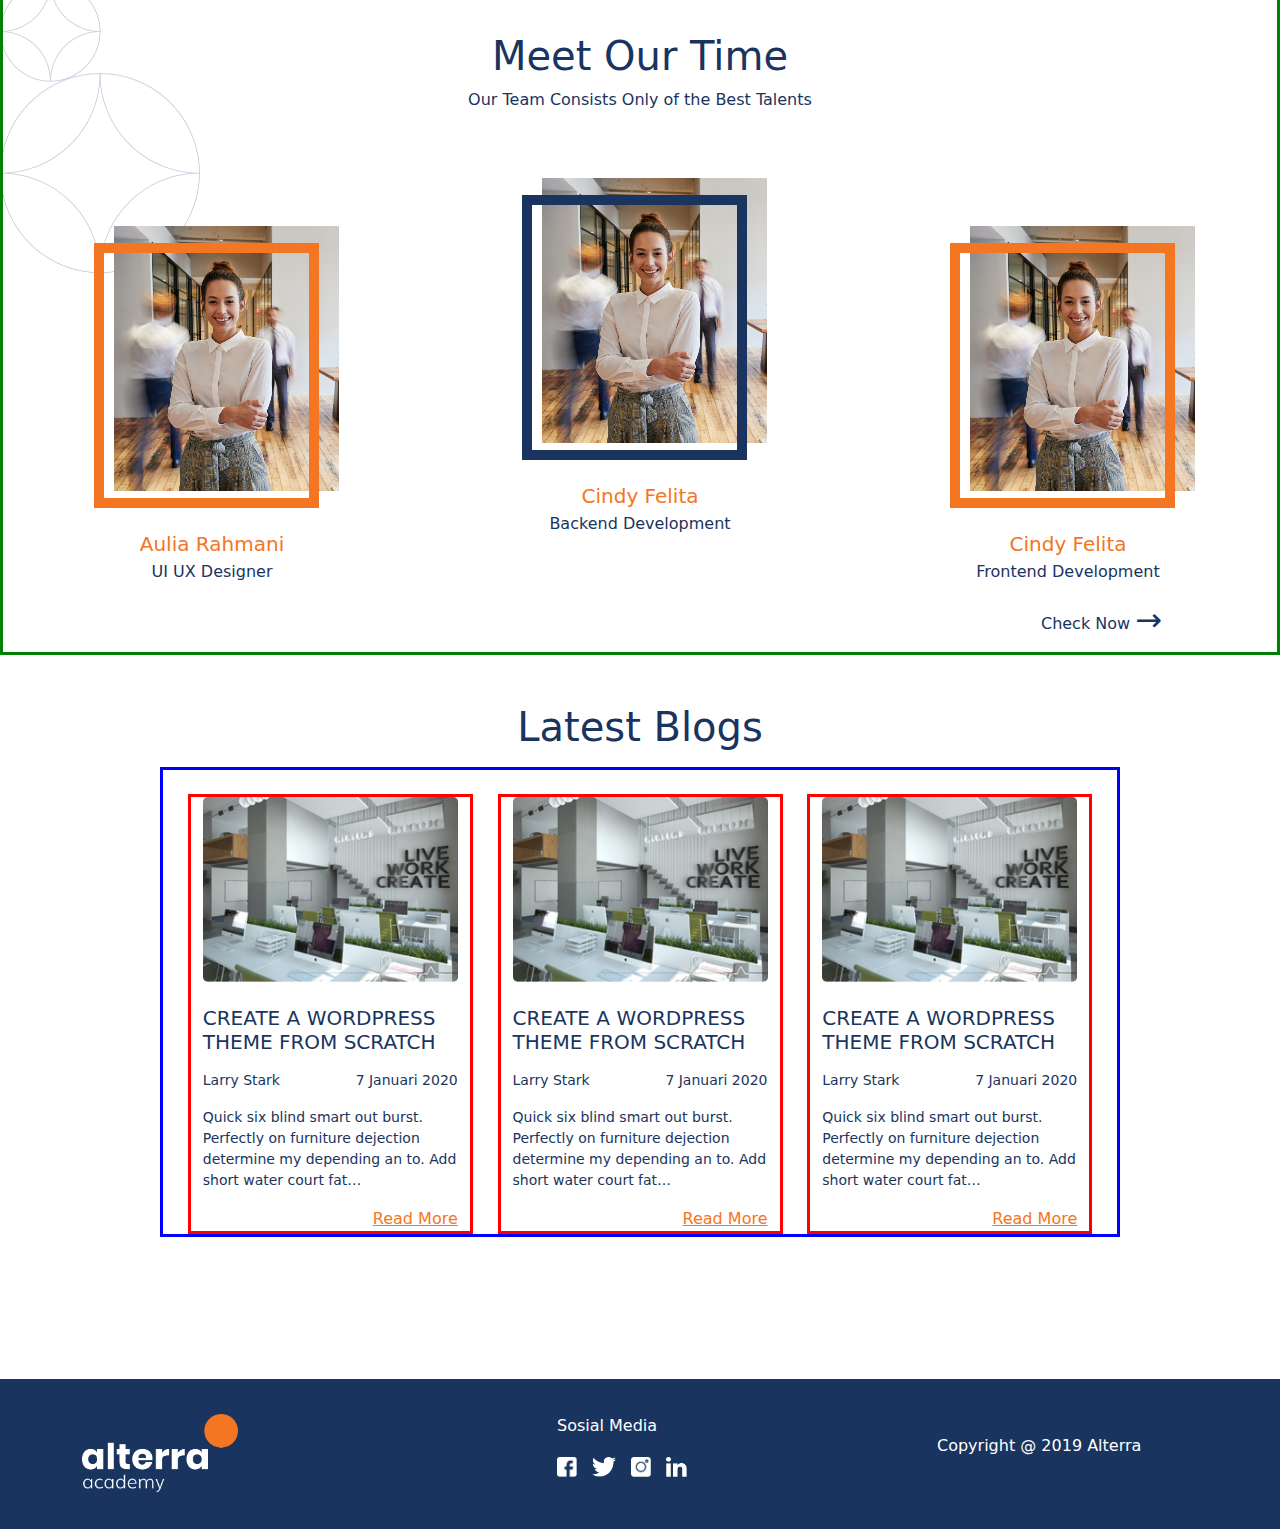
==== commit d4c5d208: "update tampilan responsive meet our time dan latest blog" ====
--- a/index.html
+++ b/index.html
@@ -83,7 +83,7 @@
                 <div class="row g-0 justify-content-between">
                   <div class="col-3 pt-1">
                     <div class="bg-orangeAlterra rounded-circle" style="height: 40px; width: 40px">
-                      <img class="justify-items-center align-items-center p-2 img-fluid" height="25px" src="img/reward.png" alt="Reward" />
+                      <img class="justify-items-center align-items-center p-2 img-fluid" height="25px" src="img/project.png" alt="Reward" />
                     </div>
                   </div>
                   <div class="col-9">
@@ -98,7 +98,7 @@
                 <div class="row g-0 justify-content-between border-left">
                   <div class="col-3 pt-1">
                     <div class="bg-orangeAlterra rounded-circle" style="height: 40px; width: 40px">
-                      <img class="justify-items-center align-items-center p-2 img-fluid" height="25px" src="img/reward.png" alt="Reward" />
+                      <img class="justify-items-center align-items-center p-2 img-fluid" height="25px" src="img/support.png" alt="Support" />
                     </div>
                   </div>
                   <div class="col-9">
@@ -138,34 +138,34 @@
         <div class="bh">
           <h2 class="fs-1 mt-5 text-center font-navyAlterra">Meet Our Time</h2>
           <p class="mb-5 text-center font-navyAlterra">Our Team Consists Only of the Best Talents</p>
-          <div class="d-flex justify-content-center container bm">
-            <div class="bh col-xl-12 col-lg-10 col-md-9 col-sm-11 col-10 d-flex justify-content-xl-between row justify-content-md-around justify-content-sm-around">
-              <div style="width: 260px" class="mt-5 bm">
-                <div class="background-frame d-flex align-items-end">
-                  <div class="frame"></div>
-                </div>
-                <h5 class="text-center mt-4 font-orangeAlterra">Aulia Rahmani</h5>
-                <p class="text-center lh-1 font-navyAlterra">UI UX Designer</p>
-              </div>
-
-              <div style="width: 260px" class="">
-                <div class="background-frame d-flex align-items-end">
-                  <div class="frame-navy"></div>
-                </div>
-                <h5 class="text-center mt-4 font-orangeAlterra">Cindy Felita</h5>
-                <p class="text-center lh-1 font-navyAlterra">Backend Development</p>
-              </div>
-
-              <div style="width: 260px" class="mt-5 bm">
-                <div class="background-frame d-flex align-items-end">
-                  <div class="frame"></div>
-                </div>
-                <h5 class="text-center mt-4 font-orangeAlterra">Cindy Felita</h5>
-                <p class="text-center lh-1 font-navyAlterra">Frontend Development</p>
-              </div>
-
-              <a href="#" class="text-end mt-1 font-navyAlterra" style="text-decoration: none">Check Now <span class="fs-2">&rarr;</span></a>
-            </div>
+          <div class="container-md m-auto col-xl-12 col-lg-10 col-md-12 col-sm-12 col-12 d-flex justify-content-xl-between row justify-content-md-around flex-sm-wrap-reverse justify-content-sm-around justify-content-center">
+            <div style="width: 260px" class="mt-lg-5 mt-0">
+              <div class="background-frame d-flex align-items-end">
+                <div class="frame"></div>
+              </div>
+              <h5 class="text-center mt-4 font-orangeAlterra">Aulia Rahmani</h5>
+              <p class="text-center lh-1 font-navyAlterra">UI UX Designer</p>
+            </div>
+
+            <div style="width: 260px" class="col-12">
+              <div class="background-frame d-flex align-items-end">
+                <div class="frame-navy"></div>
+              </div>
+              <h5 class="text-center mt-4 font-orangeAlterra">Cindy Felita</h5>
+              <p class="text-center lh-1 font-navyAlterra">Backend Development</p>
+            </div>
+
+            <div style="width: 260px" class="mt-lg-5 mt-0 col-12">
+              <div class="background-frame d-flex align-items-end">
+                <div class="frame"></div>
+              </div>
+              <h5 class="text-center mt-4 font-orangeAlterra">Cindy Felita</h5>
+              <p class="text-center lh-1 font-navyAlterra">Frontend Development</p>
+            </div>
+          </div>
+
+          <div class="container-md text-center text-sm-end pe-sm-3 pe-md-5 pe-md-0 col-xl-12 col-lg-10 col-md-12 col-sm-12 col-12">
+            <a href="#" class="mt-1 font-navyAlterra" style="text-decoration: none">Check Now <span class="fs-2">&rarr;</span></a>
           </div>
         </div>
       </section>
@@ -174,9 +174,8 @@
       <!-- awal latest blogs -->
       <section id="latest-blogs" style="margin-bottom: 142px">
         <h2 class="fs-1 mt-5 mb-3 text-center font-navyAlterra">Latest Blogs</h2>
-
         <div class="d-flex justify-content-center">
-          <div class="col-xl-9 col-lg-11 col-md-9 col-sm-8 col-12 d-flex justify-content-center row">
+          <div class="col-xl-9 col-lg-11 col-md-9 col-sm-8 col-12 d-flex justify-content-evenly row bb">
             <div style="width: 285px" class="mt-4 col-4 bm">
               <img src="img/img_article.jpg" class="card-img-top" alt="Image Article" />
               <div class="text-start font-navyAlterra">
@@ -233,17 +232,17 @@
       <div class="container-fluid">
         <div class="container">
           <div class="row">
-            <div class="col-sm-5">
+            <div class="col-sm-5 col-12">
               <a href=""><img src="img/logo-ALTA-v2@2x.png" alt="" height="80px" /></a>
             </div>
-            <div class="col-sm-4" id="sosmed">
+            <div class="col-sm-4 col-12" id="sosmed">
               <p>Sosial Media</p>
               <a href=""><img src="img/ic_fb.png" alt="" height="20px" /></a>
               <a href=""><img src="img/ic_twitter.png" alt="" height="20px" /></a>
               <a href=""><img src="img/ic_ig.png" alt="" height="20px" /></a>
               <a href=""><img src="img/ic_linkedin.png" alt="" height="20px" /></a>
             </div>
-            <div class="col-sm-3" id="copy">
+            <div class="col-sm-3 col-12" id="copyright">
               <p>Copyright @ 2019 Alterra</p>
             </div>
           </div>
--- a/css/homeStyle.css
+++ b/css/homeStyle.css
@@ -113,10 +113,6 @@
 
 /* akhir meet our team -----------------------------*/
 
-footer {
-  height: 100px;
-}
-
 .bm {
   border: solid red;
 }
@@ -132,21 +128,20 @@
 
 /* awal footer ========================= */
 footer .container-fluid {
-  height: 150px;
+  min-height: 150px;
   background-color: rgb(25, 52, 94);
   color: white;
   display: grid;
   align-content: center;
 }
 
-#copy {
+#copyright {
   display: grid;
-  justify-content: right;
   align-items: center;
 }
 
 #sosmed img {
-  margin-right: 20px;
+  margin-right: 10px;
 }
 /* akhir footer --------------------------- */
 
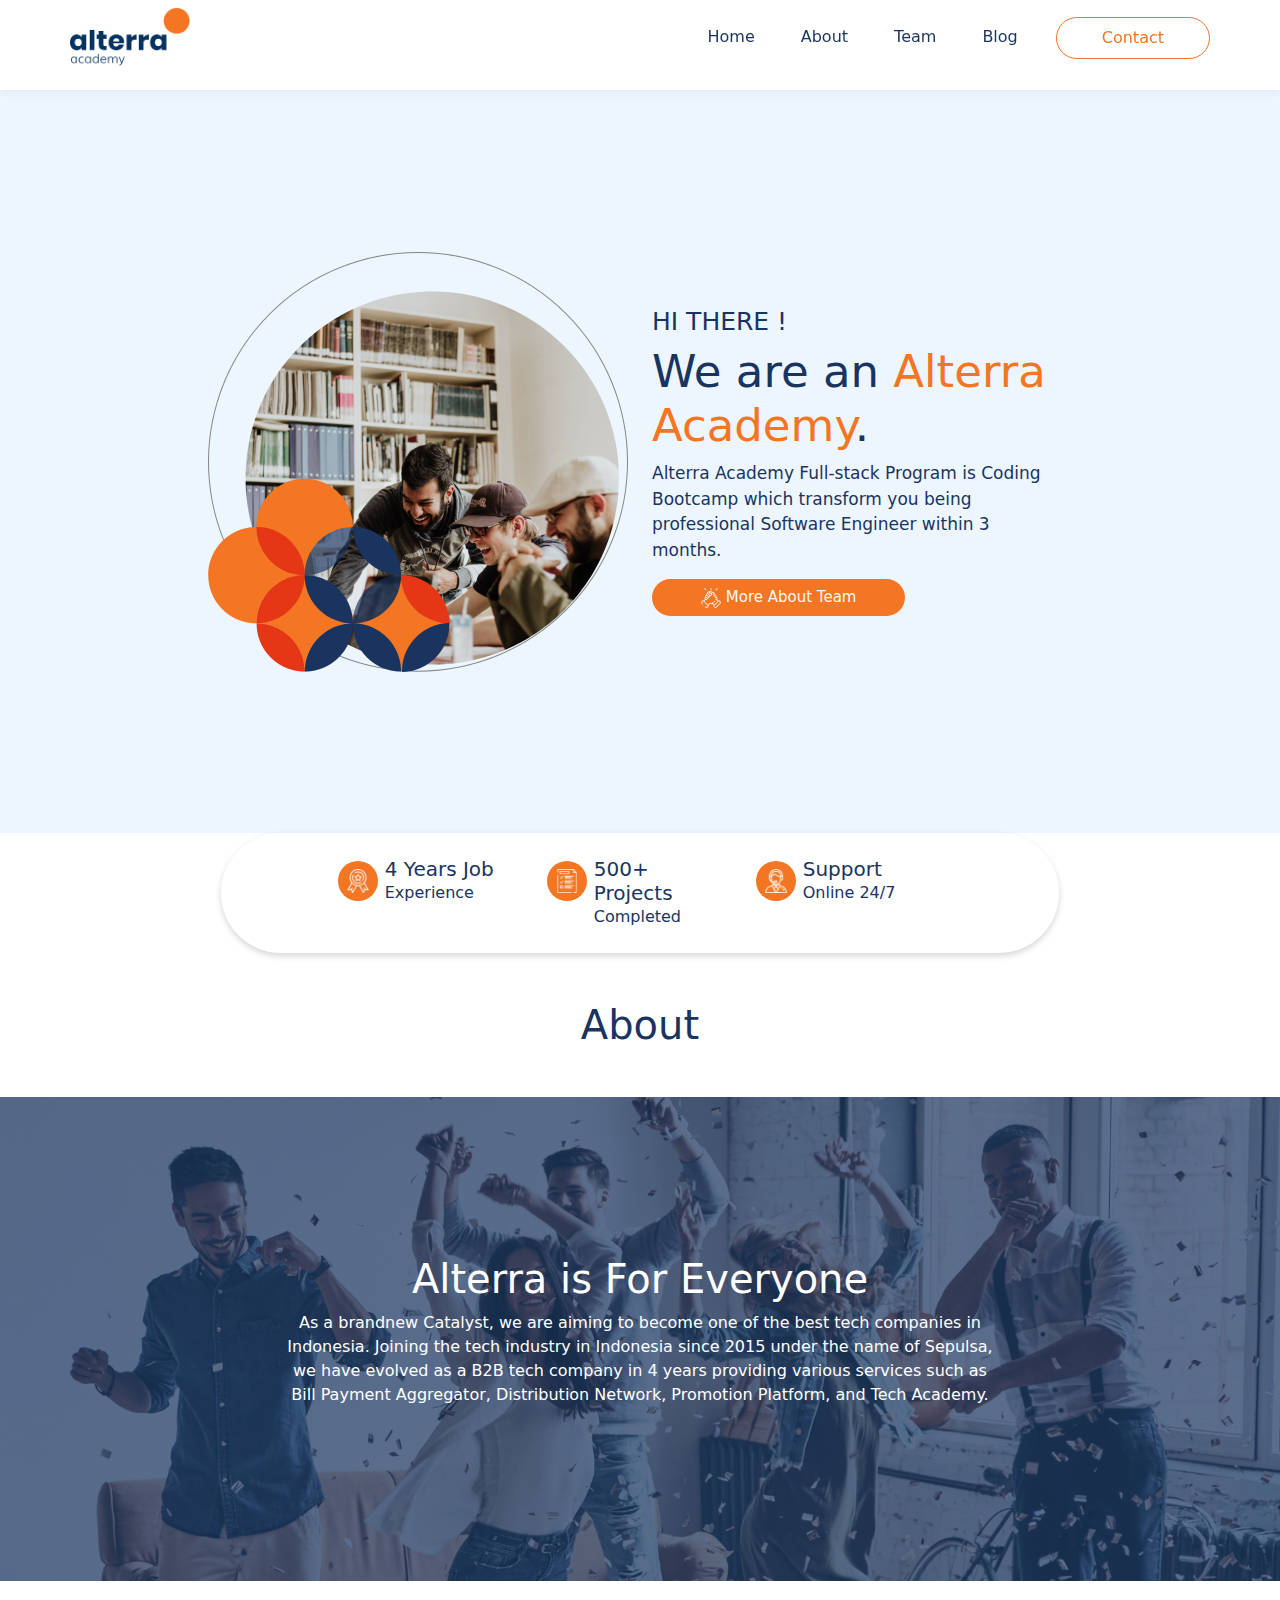
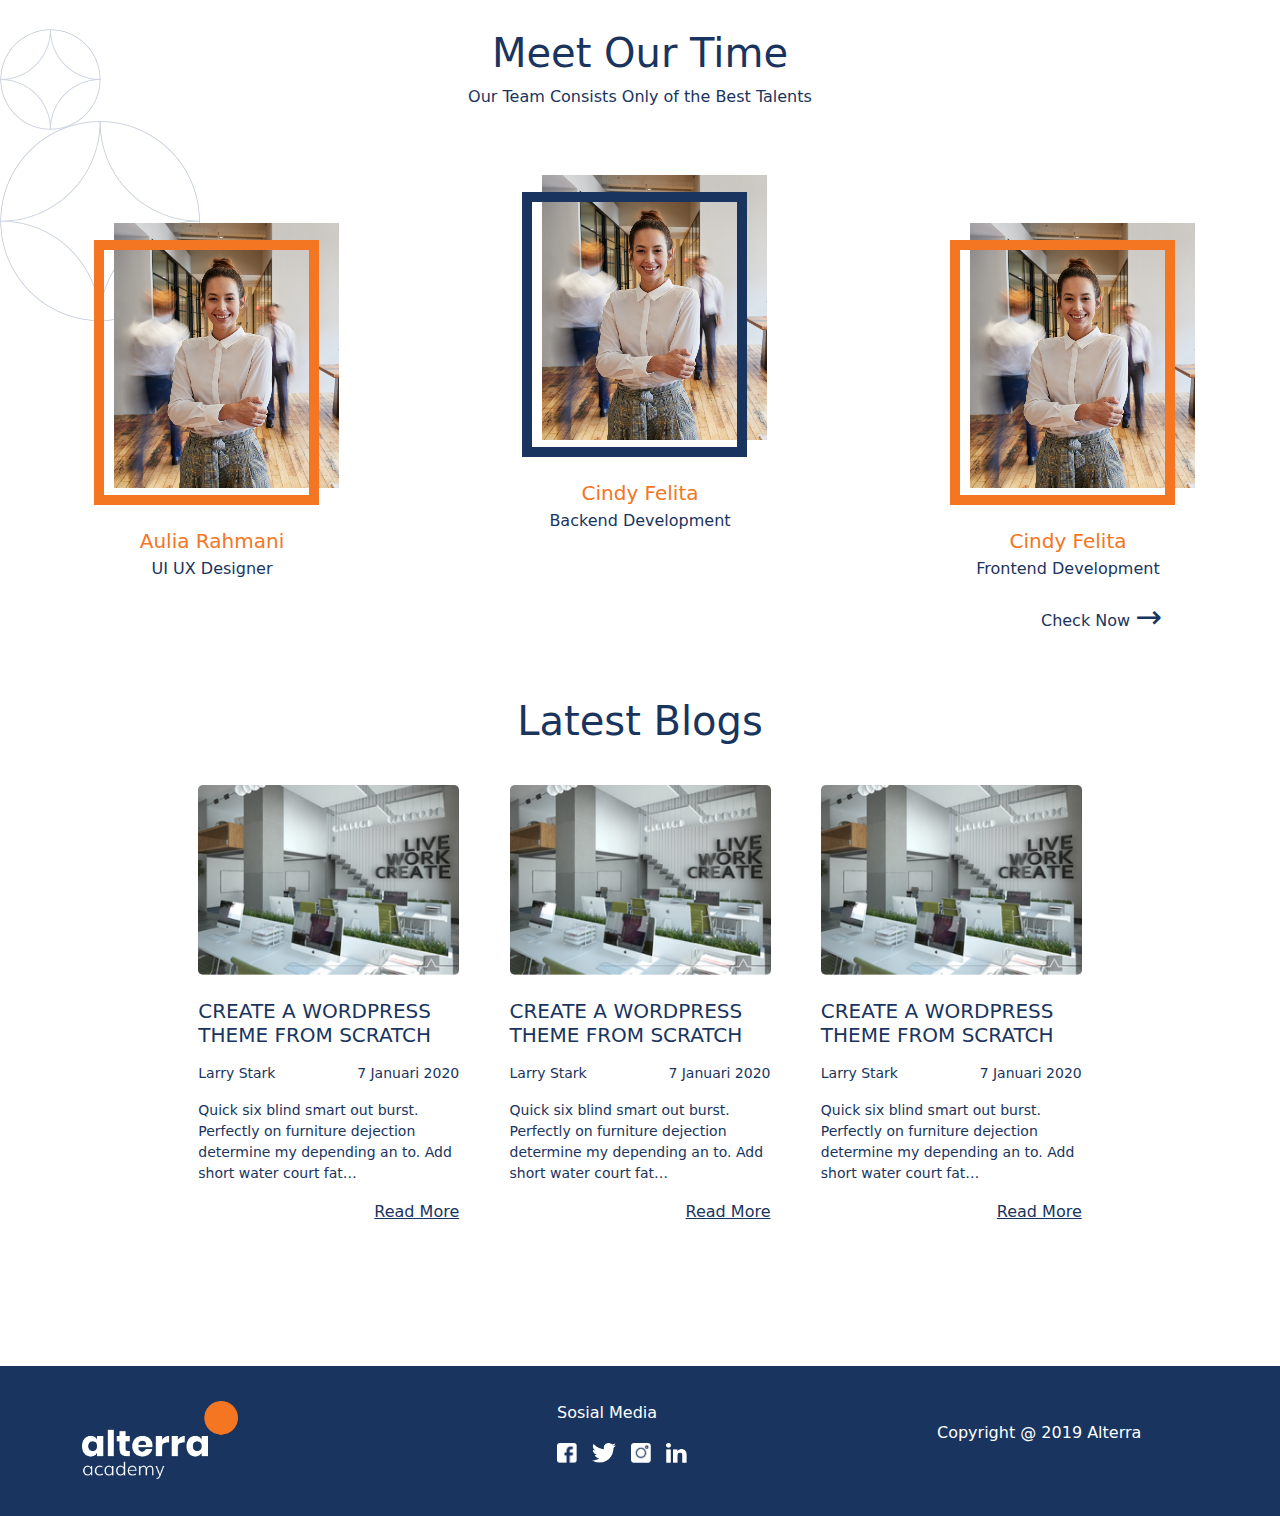
==== commit b2f295c2: "update tampilan resposnive header" ====
--- a/index.html
+++ b/index.html
@@ -10,9 +10,9 @@
   </head>
   <body>
     <!-- awal header dan nav -->
-    <header class="fixed-top" style="background-color: #ffffff">
-      <nav class="container navbar navbar-expand-lg bb">
-        <div class="bh">
+    <header class="px-2 px-sm-5 fixed-top" style="background-color: #fff">
+      <nav class="container navbar navbar-expand-lg">
+        <div>
           <a class="navbar-brand" href="#">
             <img src="img/logo-ALTA@2x.png" alt="Logo Alterra" height="59.47px" />
           </a>
@@ -22,24 +22,24 @@
           <span class="navbar-toggler-icon"></span>
         </button>
 
-        <div class="collapse navbar-collapse col-9 bb" id="navbarNav">
+        <div class="collapse navbar-collapse" id="navbarNav">
           <ul class="navbar-nav ms-auto">
             <li class="nav-item">
-              <a class="nav-link font-orangeAlterra" aria-current="page" href="#">Home</a>
-            </li>
-            <li class="nav-item">
-              <a class="nav-link" href="#">About</a>
-            </li>
-            <li class="nav-item">
-              <a class="nav-link" href="#">Team</a>
-            </li>
-            <li class="nav-item">
-              <a class="nav-link" href="#" tabindex="-1" aria-disabled="true">Blog</a>
+              <a class="nav-link hover-link" aria-current="page" href="index.html">Home</a>
+            </li>
+            <li class="nav-item">
+              <a class="nav-link hover-link" href="#about">About</a>
+            </li>
+            <li class="nav-item">
+              <a class="nav-link hover-link" href="#meet-our-team">Team</a>
+            </li>
+            <li class="nav-item">
+              <a class="nav-link hover-link" href="#latest-blogs" tabindex="-1" aria-disabled="true">Blog</a>
+            </li>
+            <li class="nav-item">
+              <a class="hover-contact text-center button-contact nav-link font-orangeAlterra" target="_blank" href="contact.html">Contact</a>
             </li>
           </ul>
-          <div class="container-button-contact">
-            <a class="button-contact font-orangeAlterra" href="contact.html">Contact</a>
-          </div>
         </div>
       </nav>
     </header>
@@ -57,7 +57,7 @@
             <h3 class="font-navyAlterra">HI THERE !</h3>
             <h2 class="font-navyAlterra">We are an <span class="font-orangeAlterra">Alterra Academy</span>.</h2>
             <p class="font-navyAlterra px-md-5 px-lg-0">Alterra Academy Full-stack Program is Coding Bootcamp which transform you being professional Software Engineer within 3 months.</p>
-            <a href="#" class="btn rounded-pill bg-orangeAlterra stretched-link px-5 text-light"><img src="img/sport-team.png" height="20px" alt="sport team" /> More About Team</a>
+            <a href="ourTeam.html" target="_blank" class="btn rounded-pill bg-orangeAlterra stretched-link px-5 text-light"><img src="img/sport-team.png" height="20px" alt="sport team" /> More About Team</a>
           </div>
         </div>
 
@@ -135,7 +135,7 @@
 
       <!-- awal meet-our-team -->
       <section id="meet-our-team">
-        <div class="bh">
+        <div>
           <h2 class="fs-1 mt-5 text-center font-navyAlterra">Meet Our Time</h2>
           <p class="mb-5 text-center font-navyAlterra">Our Team Consists Only of the Best Talents</p>
           <div class="container-md m-auto col-xl-12 col-lg-10 col-md-12 col-sm-12 col-12 d-flex justify-content-xl-between row justify-content-md-around flex-sm-wrap-reverse justify-content-sm-around justify-content-center">
@@ -165,7 +165,7 @@
           </div>
 
           <div class="container-md text-center text-sm-end pe-sm-3 pe-md-5 pe-md-0 col-xl-12 col-lg-10 col-md-12 col-sm-12 col-12">
-            <a href="#" class="mt-1 font-navyAlterra" style="text-decoration: none">Check Now <span class="fs-2">&rarr;</span></a>
+            <a target="_blank" href="ourTeam.html" class="mt-1 hover-link font-navyAlterra" style="text-decoration: none">Check Now <span class="fs-2">&rarr;</span></a>
           </div>
         </div>
       </section>
@@ -175,8 +175,8 @@
       <section id="latest-blogs" style="margin-bottom: 142px">
         <h2 class="fs-1 mt-5 mb-3 text-center font-navyAlterra">Latest Blogs</h2>
         <div class="d-flex justify-content-center">
-          <div class="col-xl-9 col-lg-11 col-md-9 col-sm-8 col-12 d-flex justify-content-evenly row bb">
-            <div style="width: 285px" class="mt-4 col-4 bm">
+          <div class="col-xl-9 col-lg-11 col-md-9 col-sm-8 col-12 d-flex justify-content-evenly row">
+            <div style="width: 285px" class="mt-4 col-4">
               <img src="img/img_article.jpg" class="card-img-top" alt="Image Article" />
               <div class="text-start font-navyAlterra">
                 <h5 style="width: 250px" class="mt-4 mb-3 card-title justify-content-start">CREATE A WORDPRESS THEME FROM SCRATCH</h5>
@@ -187,11 +187,11 @@
                 <p style="font-size: 14px; width: 270px">Quick six blind smart out burst. Perfectly on furniture dejection determine my depending an to. Add short water court fat…</p>
               </div>
               <div class="d-flex justify-content-end">
-                <a href="#" class="font-orangeAlterra">Read More</a>
-              </div>
-            </div>
-
-            <div style="width: 285px" class="mt-4 col-4 bm">
+                <a target="_blank" href="blog.html" class="font-navyAlterra hover-link">Read More</a>
+              </div>
+            </div>
+
+            <div style="width: 285px" class="mt-4 col-4">
               <img src="img/img_article.jpg" class="card-img-top" alt="Image Article" />
               <div class="text-start font-navyAlterra">
                 <h5 style="width: 250px" class="mt-4 mb-3 card-title justify-content-start">CREATE A WORDPRESS THEME FROM SCRATCH</h5>
@@ -202,11 +202,11 @@
                 <p style="font-size: 14px; width: 270px">Quick six blind smart out burst. Perfectly on furniture dejection determine my depending an to. Add short water court fat…</p>
               </div>
               <div class="d-flex justify-content-end">
-                <a href="#" class="font-orangeAlterra">Read More</a>
-              </div>
-            </div>
-
-            <div style="width: 285px" class="mt-4 col-4 bm">
+                <a target="_blank" href="blog.html" class="font-navyAlterra hover-link">Read More</a>
+              </div>
+            </div>
+
+            <div style="width: 285px" class="mt-4 col-4">
               <img src="img/img_article.jpg" class="card-img-top" alt="Image Article" />
               <div class="text-start font-navyAlterra">
                 <h5 style="width: 250px" class="mt-4 mb-3 card-title justify-content-start">CREATE A WORDPRESS THEME FROM SCRATCH</h5>
@@ -217,7 +217,7 @@
                 <p style="font-size: 14px; width: 270px">Quick six blind smart out burst. Perfectly on furniture dejection determine my depending an to. Add short water court fat…</p>
               </div>
               <div class="d-flex justify-content-end">
-                <a href="#" class="font-orangeAlterra">Read More</a>
+                <a target="_blank" href="blog.html" class="font-navyAlterra hover-link">Read More</a>
               </div>
             </div>
           </div>
--- a/css/homeStyle.css
+++ b/css/homeStyle.css
@@ -1,6 +1,10 @@
 /* tools color --------------------------*/
 .bg-orangeAlterra {
   background-color: #f47522 !important;
+}
+
+.bg-white {
+  background-color: #ffffff;
 }
 
 .bg-navyAlterra {
@@ -22,22 +26,29 @@
   box-shadow: 0px 3px 6px #c1c3c736;
 }
 
-header nav a {
+.hover-link:hover {
+  color: #f47522 !important;
+}
+
+.hover-contact:hover {
+  background-color: #f47522 !important ;
+  color: #ffffff !important;
+}
+
+header nav ul a {
   font-size: 15px;
-}
-
-.container-button-contact {
+  background-color: #ffffff;
+  color: #19345e !important;
+  margin-right: 30px;
+}
+
+.button-contact {
   border: 1px solid #f47522;
-  width: 130px;
-  height: 38px;
   border-radius: 50px;
-}
-
-.button-contact {
-  text-decoration: none;
-  line-height: 38px;
-  margin-left: 35px;
-}
+  margin-right: 0px !important;
+  padding: 8px 45px !important;
+}
+
 /* akhir header -------------------------*/
 
 /* awal main================================*/
@@ -177,6 +188,10 @@
   #jumbotron .big-jumbotron h2 {
     font-size: 30px;
   }
+
+  #jumbotron .small-jumbotron {
+    margin-top: -80px;
+  }
 }
 
 @media only screen and (max-width: 350px) {
@@ -198,4 +213,8 @@
   #jumbotron .big-jumbotron p {
     font-size: 15px;
   }
-}
+
+  #jumbotron .small-jumbotron {
+    margin-top: -230px;
+  }
+}
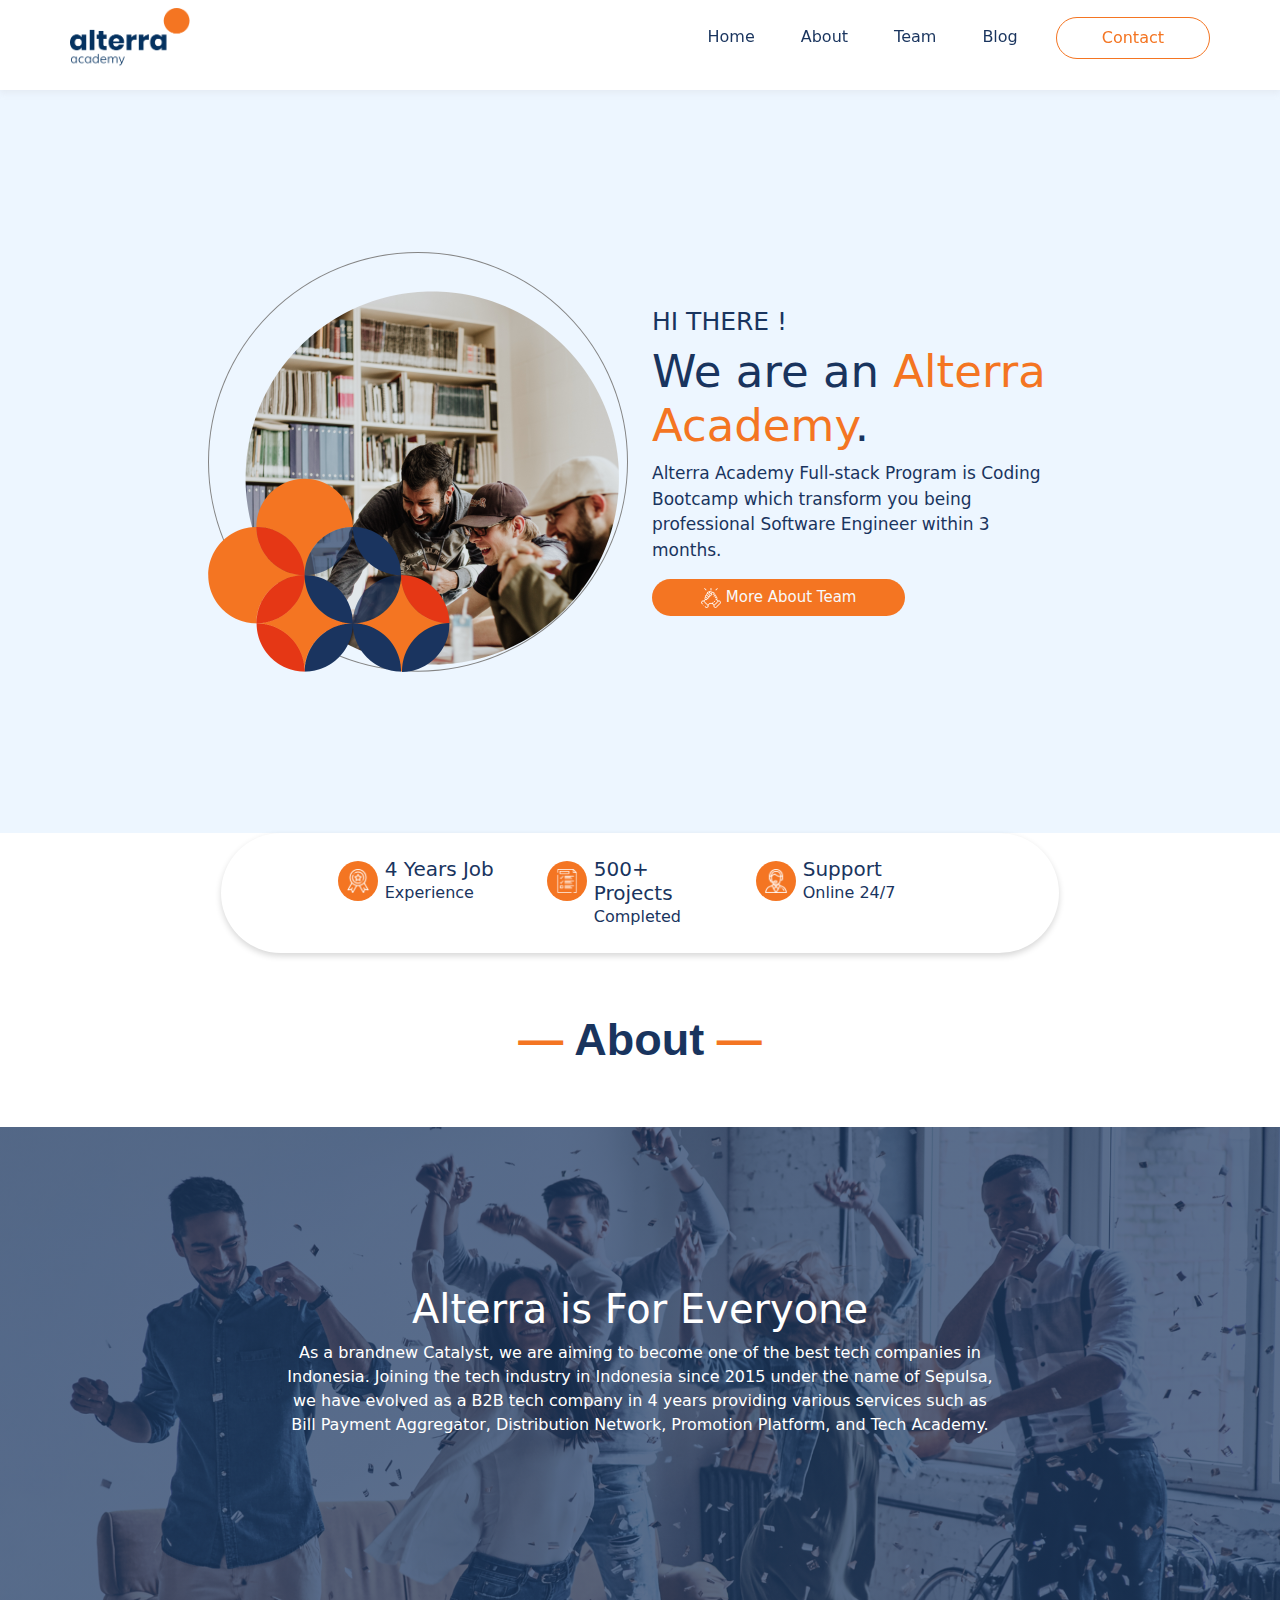
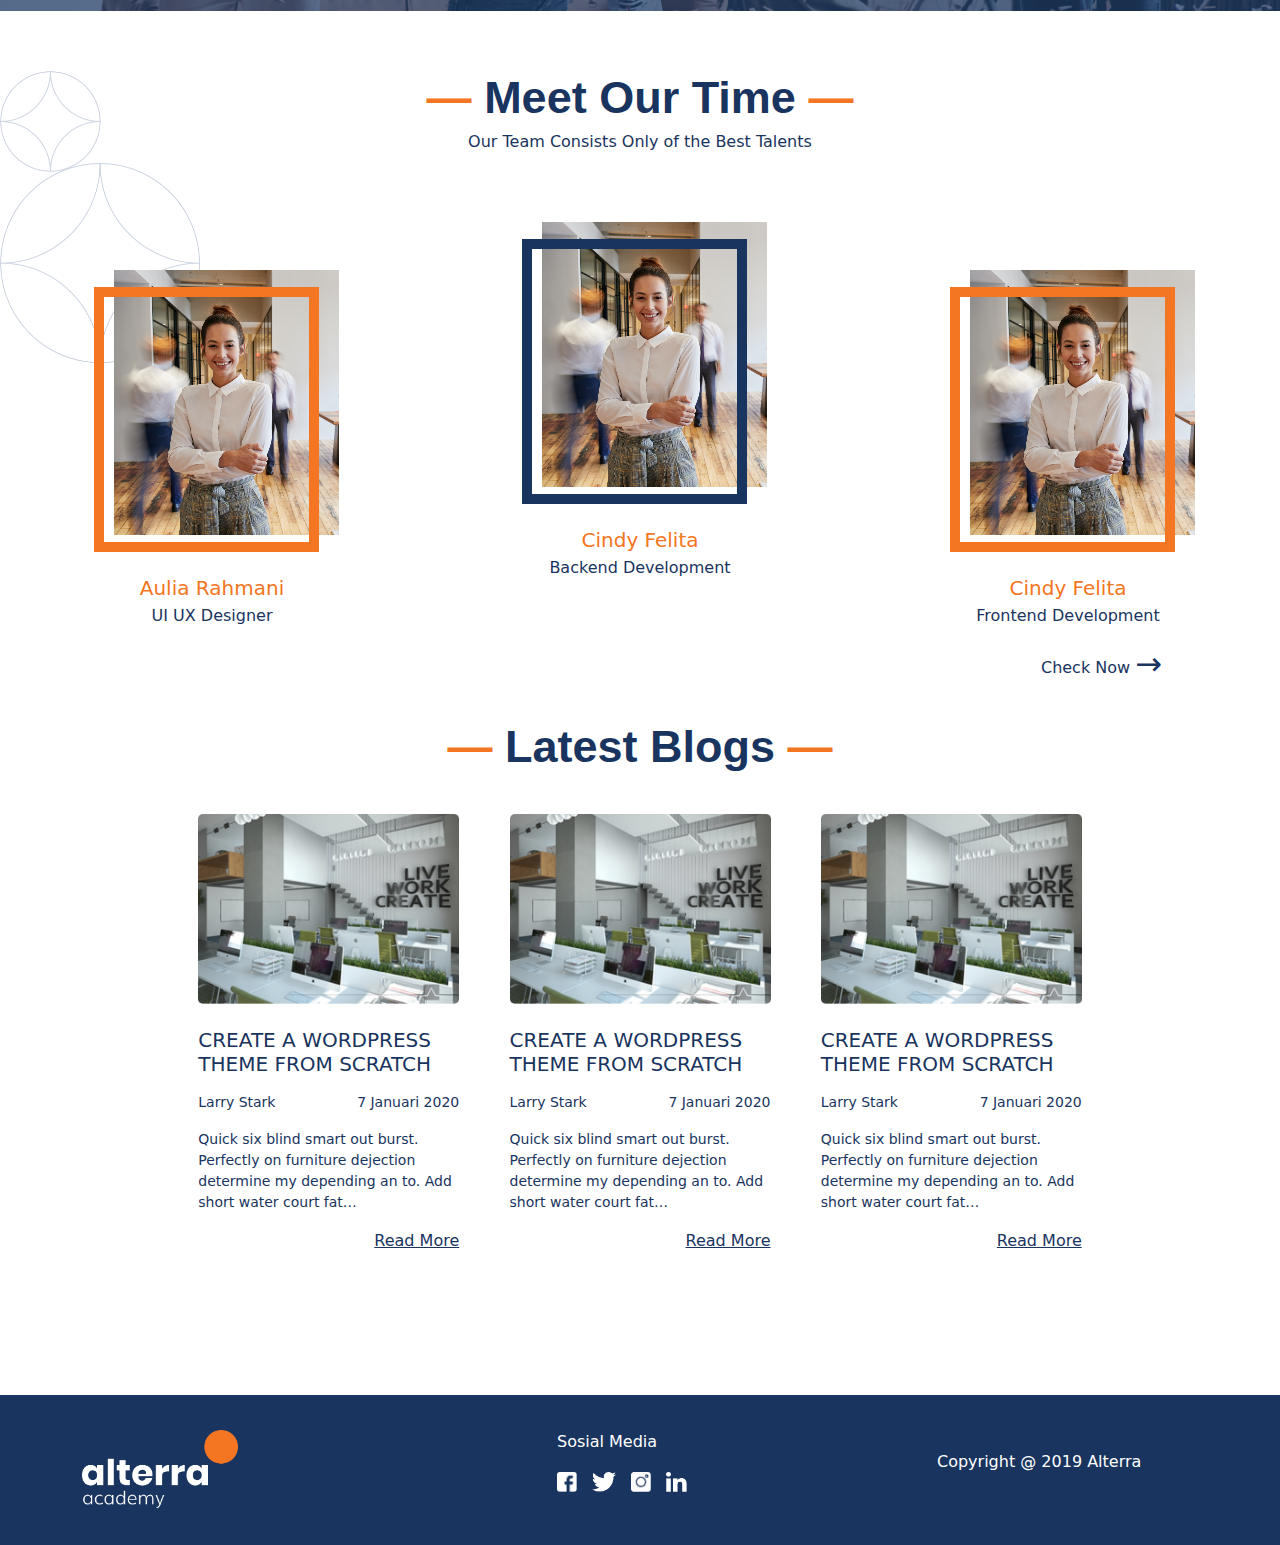
==== commit bdbd50fe: "mengubah ukuran margin dan huruf pada setiap section" ====
--- a/index.html
+++ b/index.html
@@ -18,8 +18,8 @@
           </a>
         </div>
 
-        <button class="navbar-toggler" type="button" data-bs-toggle="collapse" data-bs-target="#navbarNav" aria-controls="navbarNav" aria-expanded="false" aria-label="Toggle navigation">
-          <span class="navbar-toggler-icon"></span>
+        <button class="navbar-toggler bg-navyAlterra" type="button" data-bs-toggle="collapse" data-bs-target="#navbarNav" aria-controls="navbarNav" aria-expanded="false" aria-label="Toggle navigation">
+          <span class="navbar-toggler-icon bg-orangeAlterra"></span>
         </button>
 
         <div class="collapse navbar-collapse" id="navbarNav">
@@ -57,7 +57,7 @@
             <h3 class="font-navyAlterra">HI THERE !</h3>
             <h2 class="font-navyAlterra">We are an <span class="font-orangeAlterra">Alterra Academy</span>.</h2>
             <p class="font-navyAlterra px-md-5 px-lg-0">Alterra Academy Full-stack Program is Coding Bootcamp which transform you being professional Software Engineer within 3 months.</p>
-            <a href="ourTeam.html" target="_blank" class="btn rounded-pill bg-orangeAlterra stretched-link px-5 text-light"><img src="img/sport-team.png" height="20px" alt="sport team" /> More About Team</a>
+            <a href="ourTeam.html" target="_blank" class="btn rounded-pill bg-orangeAlterra px-5 text-light"><img src="img/sport-team.png" height="20px" alt="sport team" /> More About Team</a>
           </div>
         </div>
 
@@ -118,7 +118,9 @@
 
       <!-- awal about -->
       <section id="about">
-        <h2 class="fs-1 my-5 text-center font-navyAlterra">About</h2>
+        <div class="container bagianJudul">
+          <h4 class="judul font-navyAlterra" style="margin: 60px 0 60px 0"><span> </span>About<span> </span></h4>
+        </div>
         <div class="d-flex align-items-center mx-auto container-fluid main-about" style="height: 484px">
           <div class="row d-flex justify-content-center">
             <div class="col-xl-7 col-lg-9 col-md-10 col-sm-11 col-12">
@@ -136,8 +138,10 @@
       <!-- awal meet-our-team -->
       <section id="meet-our-team">
         <div>
-          <h2 class="fs-1 mt-5 text-center font-navyAlterra">Meet Our Time</h2>
-          <p class="mb-5 text-center font-navyAlterra">Our Team Consists Only of the Best Talents</p>
+          <div class="container bagianJudul">
+            <h4 class="judul font-navyAlterra" style="margin: 60px 0 5px 0"><span> </span>Meet Our Time<span> </span></h4>
+          </div>
+          <p class="text-center font-navyAlterra" style="margin-bottom: 50px">Our Team Consists Only of the Best Talents</p>
           <div class="container-md m-auto col-xl-12 col-lg-10 col-md-12 col-sm-12 col-12 d-flex justify-content-xl-between row justify-content-md-around flex-sm-wrap-reverse justify-content-sm-around justify-content-center">
             <div style="width: 260px" class="mt-lg-5 mt-0">
               <div class="background-frame d-flex align-items-end">
@@ -173,7 +177,9 @@
 
       <!-- awal latest blogs -->
       <section id="latest-blogs" style="margin-bottom: 142px">
-        <h2 class="fs-1 mt-5 mb-3 text-center font-navyAlterra">Latest Blogs</h2>
+        <div class="container bagianJudul">
+          <h4 class="judul font-navyAlterra mt-4 mb-3"><span> </span>Latest Blogs<span> </span></h4>
+        </div>
         <div class="d-flex justify-content-center">
           <div class="col-xl-9 col-lg-11 col-md-9 col-sm-8 col-12 d-flex justify-content-evenly row">
             <div style="width: 285px" class="mt-4 col-4">
--- a/css/homeStyle.css
+++ b/css/homeStyle.css
@@ -218,3 +218,21 @@
     margin-top: -230px;
   }
 }
+
+/* judul */
+.bagianJudul {
+  /* height: 176px; */
+  text-align: center;
+  /* padding: 60px 100px; */
+}
+.judul {
+  font-size: 45px;
+  font-family: 'Muli', sans-serif;
+  font-weight: bold;
+}
+.judul:after,
+.judul:before {
+  content: '\2014';
+  color: #f47522;
+}
+/* selesai judul*/
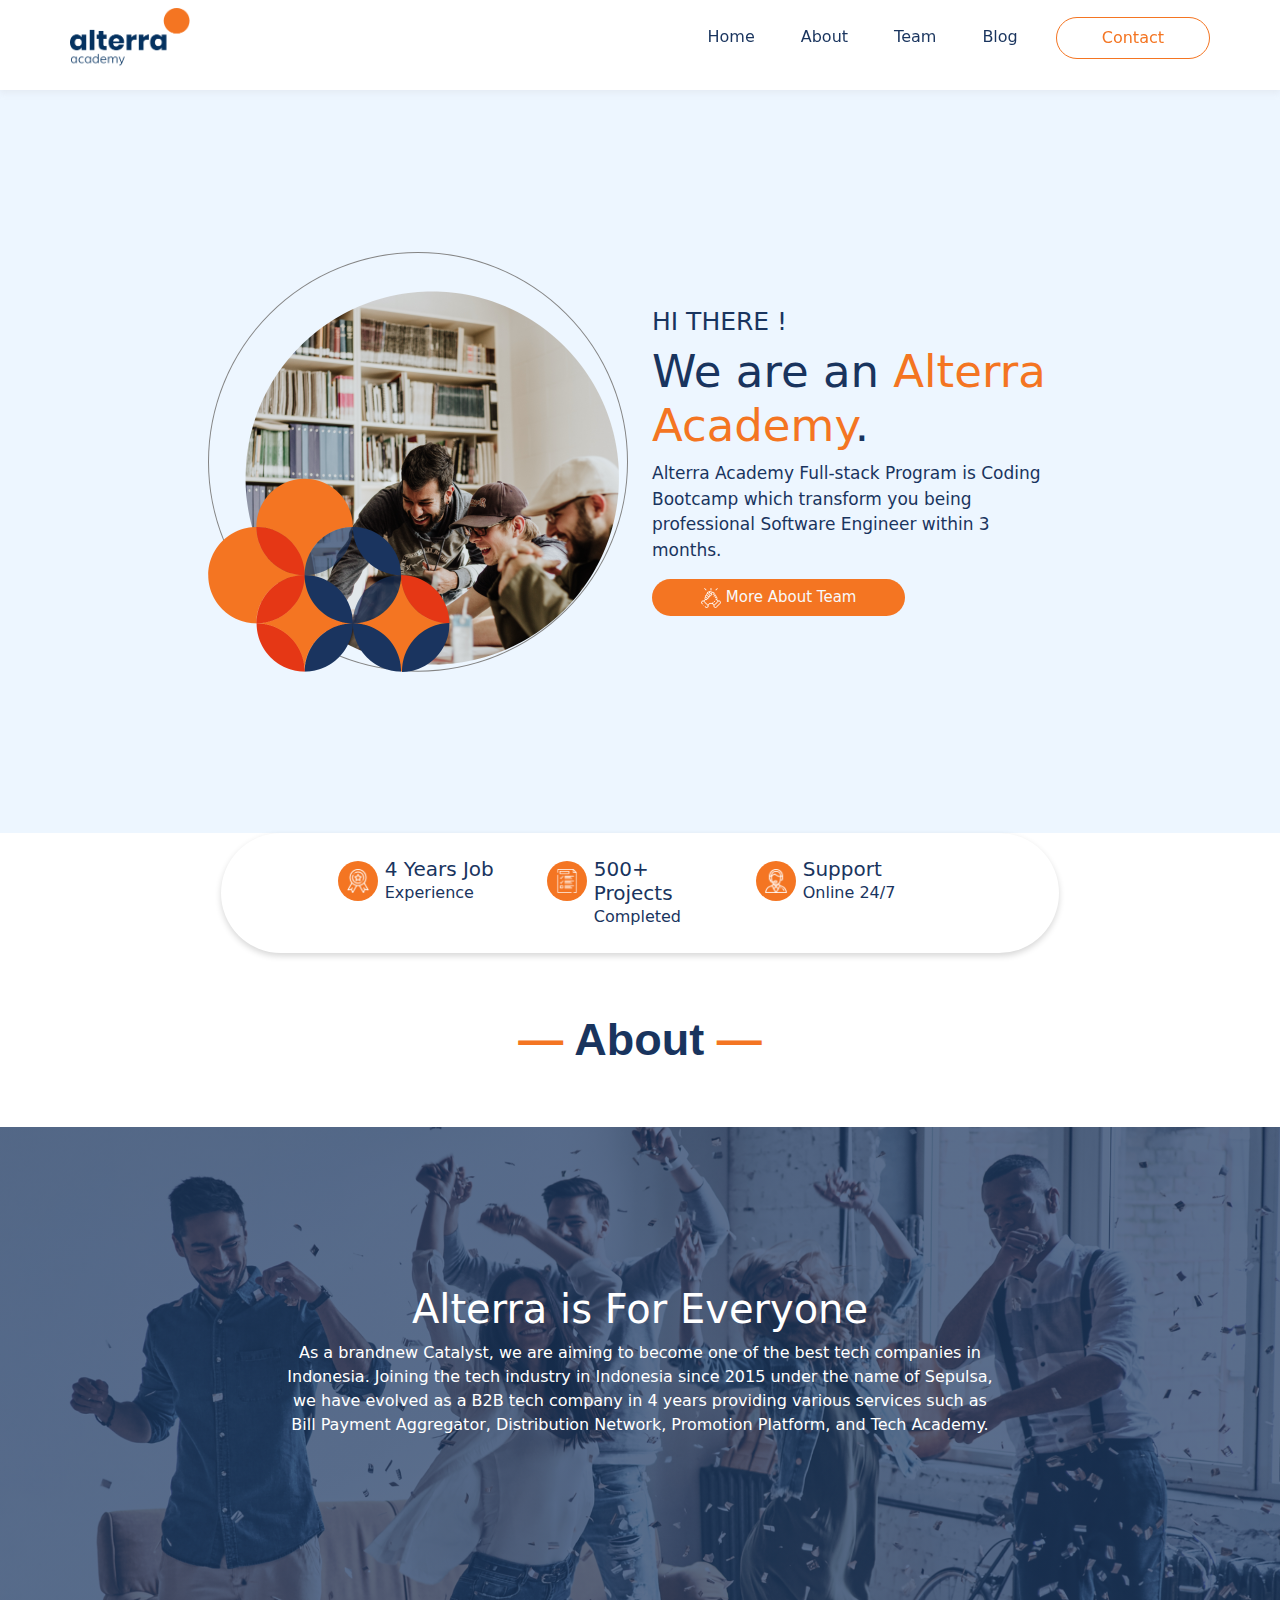
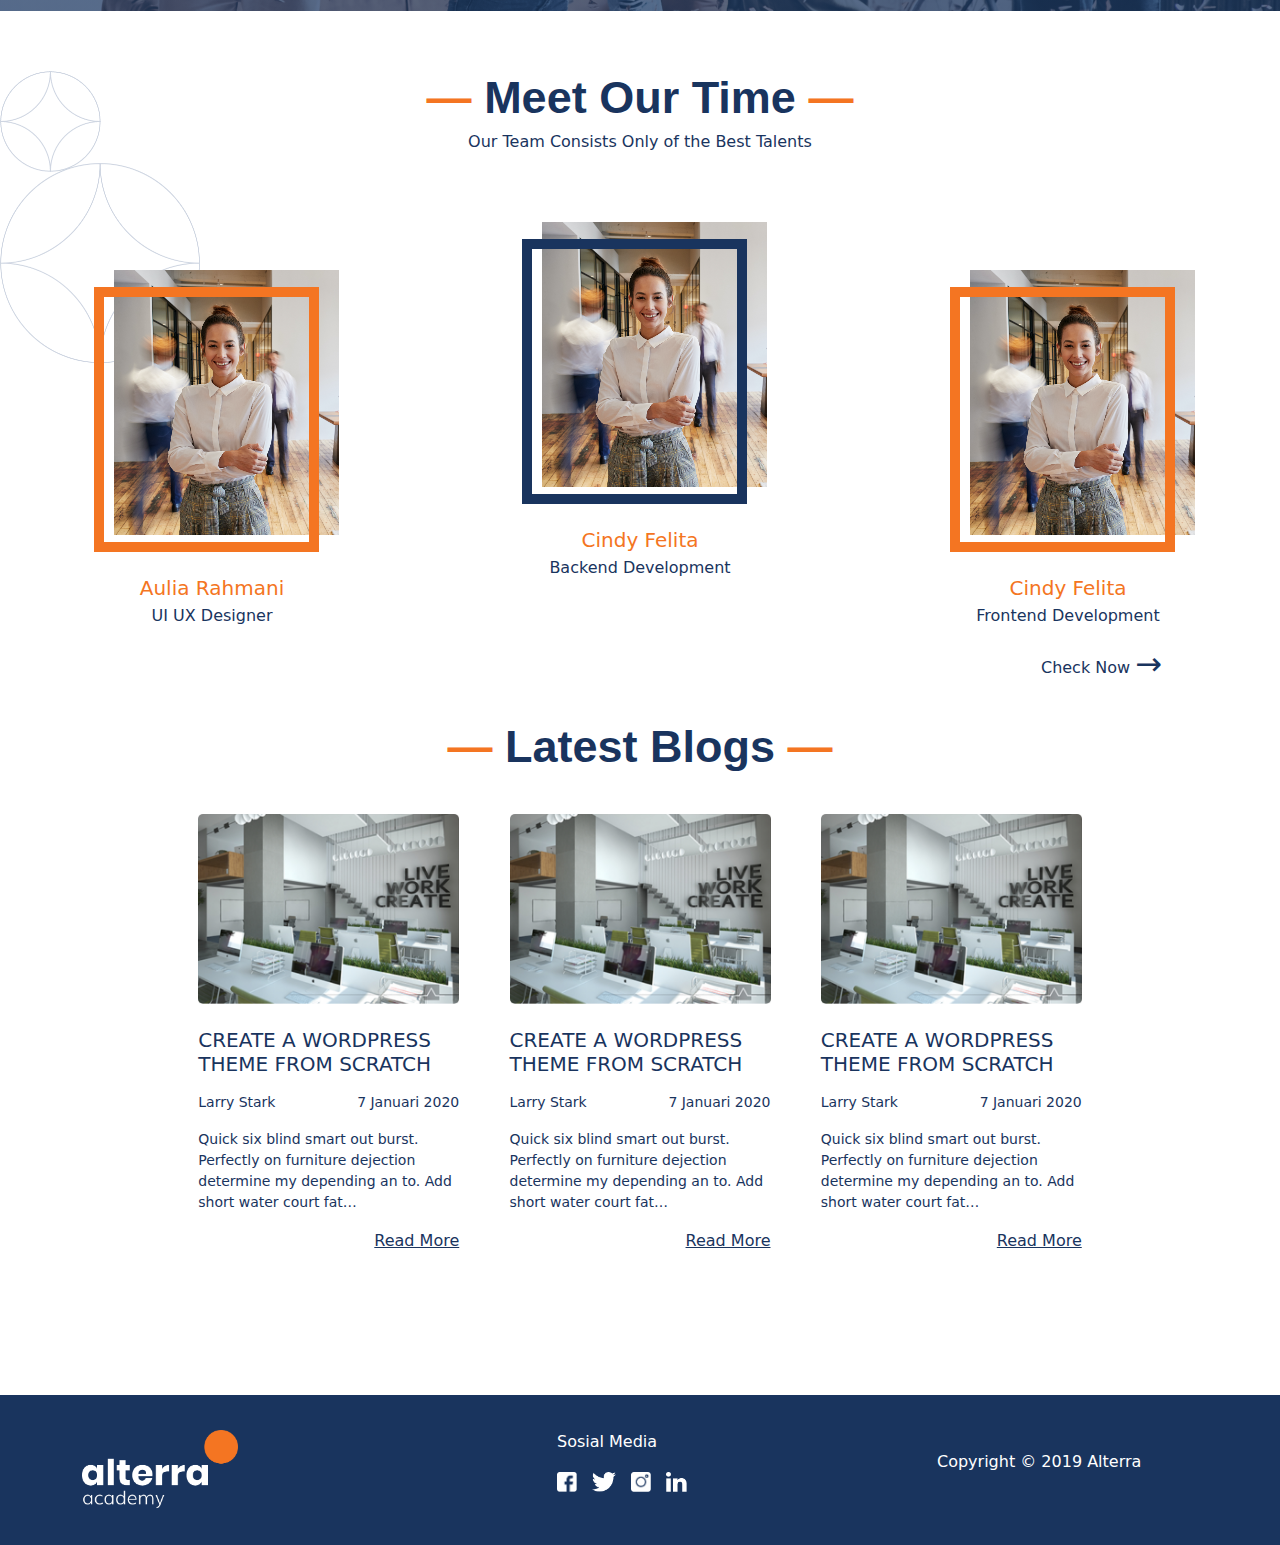
==== commit 12a52aa5: "update tampilan footer" ====
--- a/index.html
+++ b/index.html
@@ -249,7 +249,7 @@
               <a href=""><img src="img/ic_linkedin.png" alt="" height="20px" /></a>
             </div>
             <div class="col-sm-3 col-12" id="copyright">
-              <p>Copyright @ 2019 Alterra</p>
+              <p>Copyright &copy; 2019 Alterra</p>
             </div>
           </div>
         </div>
--- a/css/homeStyle.css
+++ b/css/homeStyle.css
@@ -19,6 +19,24 @@
   color: #19345e !important;
 }
 /* tools color --------------------------*/
+
+/* awal tool judul============================== */
+.bagianJudul {
+  /* height: 176px; */
+  text-align: center;
+  /* padding: 60px 100px; */
+}
+.judul {
+  font-size: 45px;
+  font-family: 'Muli', sans-serif;
+  font-weight: bold;
+}
+.judul:after,
+.judul:before {
+  content: '\2014';
+  color: #f47522;
+}
+/* akhir tools color --------------------------*/
 
 /* awal header ============================*/
 header {
@@ -218,21 +236,3 @@
     margin-top: -230px;
   }
 }
-
-/* judul */
-.bagianJudul {
-  /* height: 176px; */
-  text-align: center;
-  /* padding: 60px 100px; */
-}
-.judul {
-  font-size: 45px;
-  font-family: 'Muli', sans-serif;
-  font-weight: bold;
-}
-.judul:after,
-.judul:before {
-  content: '\2014';
-  color: #f47522;
-}
-/* selesai judul*/
